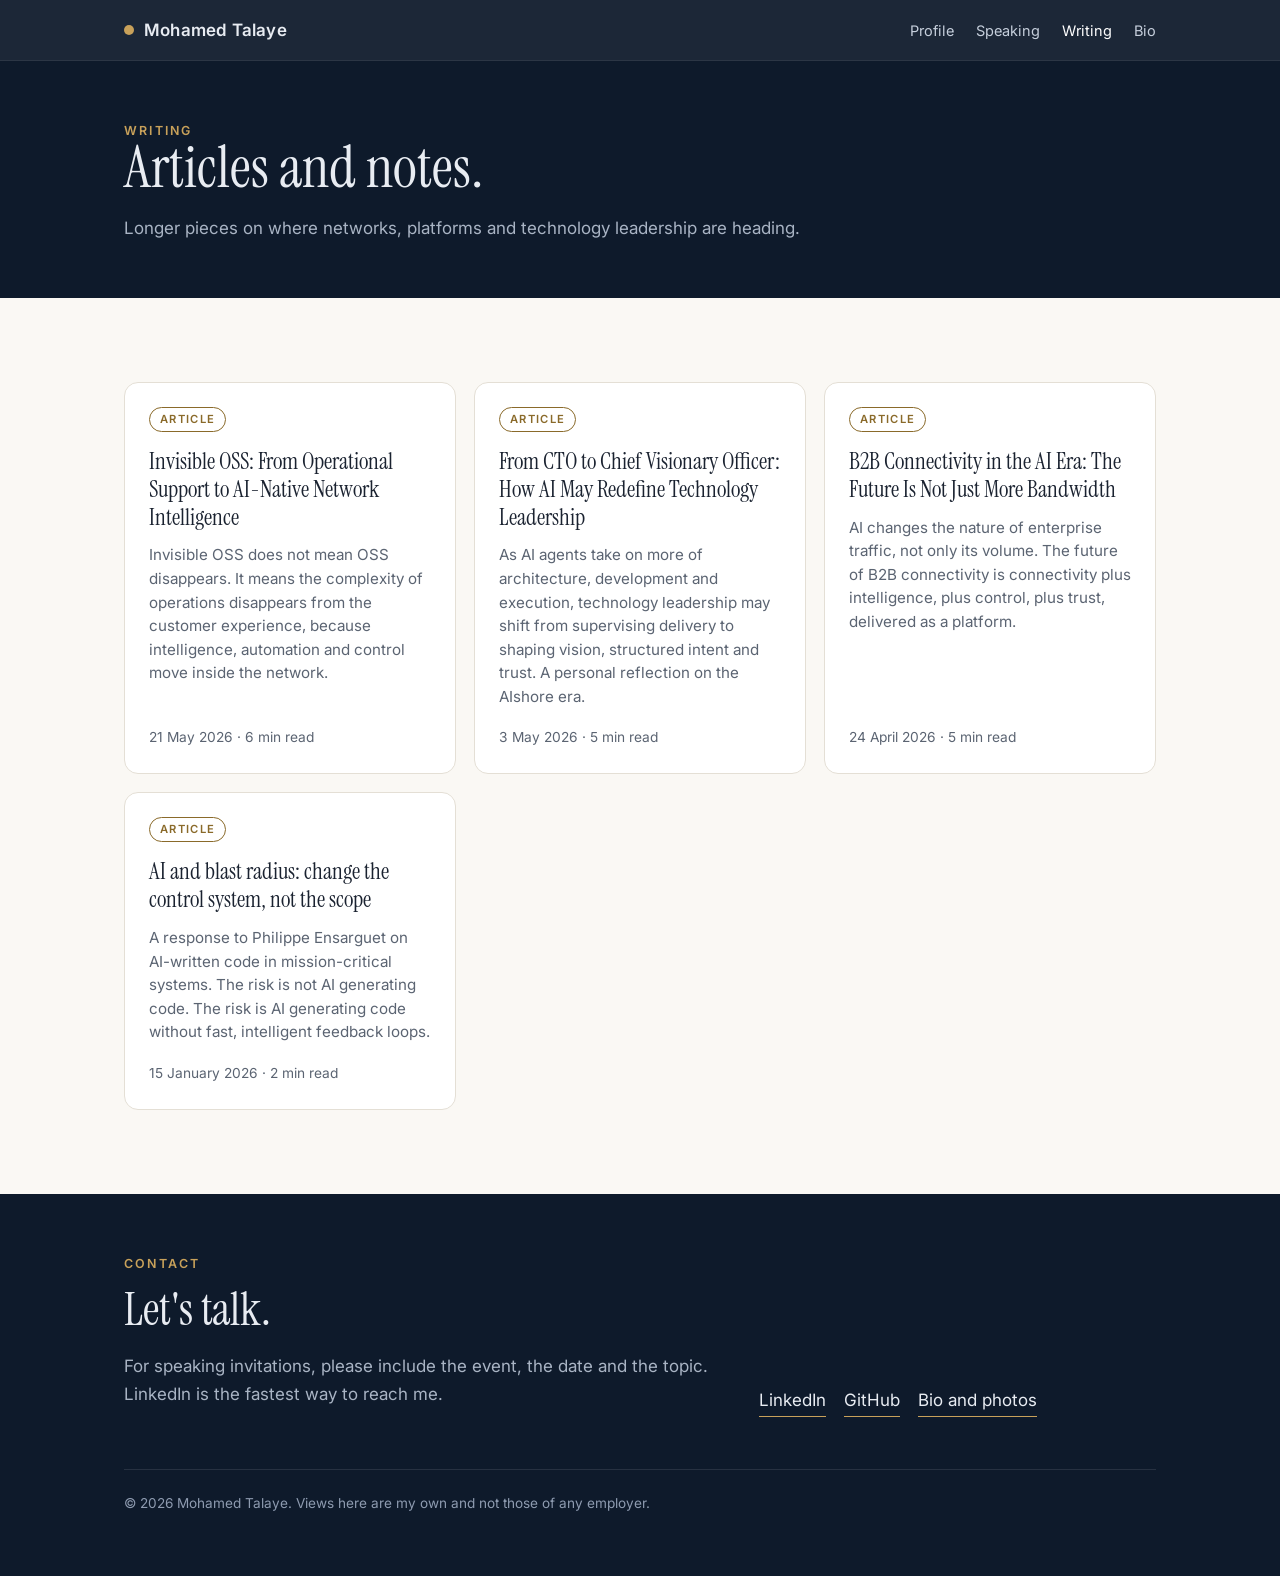
==== writing/index.html @ 5cb0c533 "New design" ====
<!doctype html>
<html lang="en"><head><meta charset="utf-8">
<meta name="viewport" content="width=device-width,initial-scale=1">
<title>Writing · Mohamed Talaye</title>
<meta name="description" content="Articles by Mohamed Talaye on invisible OSS, AI-native operations, B2B connectivity and technology leadership.">
<meta name="author" content="Mohamed Talaye">
<link rel="canonical" href="https://mohamed-talaye.github.io/writing/">
<meta property="og:type" content="website"><meta property="og:title" content="Writing · Mohamed Talaye">
<meta property="og:description" content="Articles by Mohamed Talaye on invisible OSS, AI-native operations, B2B connectivity and technology leadership."><meta property="og:url" content="https://mohamed-talaye.github.io/writing/">
<meta property="og:image" content="https://mohamed-talaye.github.io/assets/mohamed-talaye.jpg"><meta name="twitter:card" content="summary">
<meta name="theme-color" content="#0e1a2b">
<link rel="me" href="https://www.linkedin.com/in/mohamed-talaye"><link rel="me" href="https://github.com/Mohamed-Talaye">
<link rel="icon" href="/assets/mohamed-talaye.jpg">
<link rel="preconnect" href="https://fonts.googleapis.com"><link rel="preconnect" href="https://fonts.gstatic.com" crossorigin>
<link href="https://fonts.googleapis.com/css2?family=Instrument+Serif&family=Inter:wght@400;600&display=swap" rel="stylesheet">
<link rel="stylesheet" href="/style.css">
</head><body>
<header class="top"><div class="wrap"><a class="brand" href="/"><i></i>Mohamed Talaye</a>
<nav><a href="/#profile">Profile</a><a href="/speaking.html">Speaking</a><a href="/writing/" class=on>Writing</a><a href="/bio.html">Bio</a></nav></div></header>
<div class="page-head dark"><div class="wrap"><p class="eyebrow">Writing</p><h1>Articles and notes.</h1>
<p>Longer pieces on where networks, platforms and technology leadership are heading.</p></div></div>
<section><div class="wrap"><div class="cards"><a class="card" href="/writing/invisible-oss.html"><span class="tag">Article</span><h3>Invisible OSS: From Operational Support to AI-Native Network Intelligence</h3><p>Invisible OSS does not mean OSS disappears. It means the complexity of operations disappears from the customer experience, because intelligence, automation and control move inside the network.</p><span class="foot">21 May 2026 · 6 min read</span></a><a class="card" href="/writing/cto-to-chief-visionary-officer.html"><span class="tag">Article</span><h3>From CTO to Chief Visionary Officer: How AI May Redefine Technology Leadership</h3><p>As AI agents take on more of architecture, development and execution, technology leadership may shift from supervising delivery to shaping vision, structured intent and trust. A personal reflection on the AIshore era.</p><span class="foot">3 May 2026 · 5 min read</span></a><a class="card" href="/writing/b2b-connectivity-ai-era.html"><span class="tag">Article</span><h3>B2B Connectivity in the AI Era: The Future Is Not Just More Bandwidth</h3><p>AI changes the nature of enterprise traffic, not only its volume. The future of B2B connectivity is connectivity plus intelligence, plus control, plus trust, delivered as a platform.</p><span class="foot">24 April 2026 · 5 min read</span></a><a class="card" href="/writing/ai-and-blast-radius.html"><span class="tag">Article</span><h3>AI and blast radius: change the control system, not the scope</h3><p>A response to Philippe Ensarguet on AI-written code in mission-critical systems. The risk is not AI generating code. The risk is AI generating code without fast, intelligent feedback loops.</p><span class="foot">15 January 2026 · 2 min read</span></a></div></div></section>
<footer class="dark"><div class="wrap"><div class="contact"><div><p class="eyebrow">Contact</p><h2>Let's talk.</h2>
<p class="mute">For speaking invitations, please include the event, the date and the topic. LinkedIn is the fastest way to reach me.</p></div>
<div class="links"><a href="https://www.linkedin.com/in/mohamed-talaye" rel="me">LinkedIn</a><a href="https://github.com/Mohamed-Talaye" rel="me">GitHub</a><a href="/bio.html">Bio and photos</a></div></div>
<p class="fine">&copy; 2026 Mohamed Talaye. Views here are my own and not those of any employer.</p></div></footer>
</body></html>
---- style.css ----
:root{--ink:#0e1a2b;--ink2:#15263d;--paper:#faf8f4;--fg:#1a2230;--mute:#5b6472;--line:#e4dfd5;--gold:#c8a15a;--goldink:#8a6a2a;--card:#fff;
--sans:'Inter',system-ui,-apple-system,'Segoe UI',Helvetica,Arial,sans-serif;--serif:'Instrument Serif',Georgia,'Times New Roman',serif}
*{box-sizing:border-box}html{-webkit-text-size-adjust:100%;scroll-behavior:smooth}
body{margin:0;background:var(--paper);color:var(--fg);font:17px/1.65 var(--sans)}
a{color:inherit}img{max-width:100%;display:block}
.wrap{max-width:1080px;margin:0 auto;padding:0 24px}.narrow{max-width:760px}
.dark{background:var(--ink);color:#e8ecf2}.dark .mute{color:#a9b4c4}
/* nav */
.top{position:sticky;top:0;z-index:10;background:rgba(14,26,43,.94);backdrop-filter:blur(8px);color:#e8ecf2;border-bottom:1px solid rgba(255,255,255,.07)}
.top .wrap{display:flex;align-items:center;justify-content:space-between;gap:16px;min-height:60px;flex-wrap:wrap}
.brand{font-weight:600;letter-spacing:.2px;text-decoration:none;display:flex;align-items:center;gap:10px}
.brand i{width:10px;height:10px;border-radius:50%;background:var(--gold);display:inline-block}
nav a{font-size:14.5px;text-decoration:none;color:#c6cfdc;margin-left:22px}nav a:first-child{margin-left:0}nav a:hover,nav a.on{color:#fff}
/* hero */
.hero{padding:72px 0 88px;overflow:hidden}
.hero .wrap{display:grid;grid-template-columns:1.15fr .85fr;gap:56px;align-items:center}
.hero h1{font:400 clamp(3rem,7.4vw,5.4rem)/1.02 var(--serif);margin:0 0 28px;letter-spacing:-.01em}
.hero h1 span{display:block}.hero h1 span:last-child{color:var(--gold)}
.lede{font-size:1.18rem;line-height:1.6;color:#c6cfdc;max-width:34em;margin:0 0 30px}.lede b{color:var(--gold);font-weight:600}
.btns{display:flex;flex-wrap:wrap;gap:12px}
.btn{display:inline-block;text-decoration:none;font-weight:600;font-size:15px;padding:12px 20px;border-radius:999px;border:1px solid rgba(255,255,255,.25)}
.btn.gold{background:var(--gold);border-color:var(--gold);color:#1a1405}.btn:hover{transform:translateY(-1px)}
.frame{position:relative;justify-self:end;width:min(380px,100%)}
.frame:before{content:"";position:absolute;inset:-14px 14px 14px -14px;border:2px solid var(--gold);border-radius:14px;opacity:.85}
.frame img{position:relative;border-radius:12px;width:100%;height:auto;box-shadow:0 30px 60px rgba(0,0,0,.45)}
/* sections */
section{padding:84px 0}
.eyebrow{font:600 .78rem/1 var(--sans);letter-spacing:.18em;text-transform:uppercase;color:var(--goldink);margin:0 0 14px}
.dark .eyebrow{color:var(--gold)}
h2{font:400 clamp(2rem,4vw,2.9rem)/1.1 var(--serif);margin:0 0 26px;letter-spacing:-.005em}
h3{font:600 1.08rem/1.35 var(--sans);margin:0 0 8px}
.cols{display:grid;grid-template-columns:1.2fr .8fr;gap:56px;align-items:start}
.prose p{margin:0 0 1.05em}.prose p:first-child{font-size:1.14rem}
.focus{display:grid;gap:14px}
.focus div{background:var(--card);border:1px solid var(--line);border-radius:12px;padding:18px 20px}
.focus p{margin:0;color:var(--mute);font-size:.96rem;line-height:1.55}
.logos{display:flex;flex-wrap:wrap;gap:10px 26px;margin-top:34px;padding-top:26px;border-top:1px solid var(--line);color:var(--mute);font-weight:600;letter-spacing:.04em;font-size:.92rem;text-transform:uppercase}
.cards{display:grid;grid-template-columns:repeat(3,1fr);gap:18px}
.card{display:flex;flex-direction:column;border-radius:14px;padding:24px;text-decoration:none;border:1px solid var(--line);background:var(--card);transition:transform .15s,border-color .15s}
.card:hover{transform:translateY(-3px);border-color:var(--gold)}
.dark .card{background:var(--ink2);border-color:rgba(255,255,255,.08)}
.tag{align-self:flex-start;font:600 .7rem/1 var(--sans);letter-spacing:.12em;text-transform:uppercase;color:var(--goldink);border:1px solid currentColor;border-radius:999px;padding:6px 10px;margin-bottom:16px}
.dark .tag{color:var(--gold)}
.card h3{font:400 1.45rem/1.2 var(--serif);margin:0 0 12px}
.card p{margin:0 0 18px;color:var(--mute);font-size:.95rem;line-height:1.55}.dark .card p{color:#a9b4c4}
.card .foot{margin-top:auto;font-size:.86rem;color:var(--mute)}.dark .card .foot{color:#8e9bb0}
.more{display:inline-block;margin-top:30px;font-weight:600;text-decoration:none;border-bottom:2px solid var(--gold);padding-bottom:3px}
/* lists */
.rows{list-style:none;margin:0;padding:0;border-top:1px solid var(--line)}
.rows li{display:grid;grid-template-columns:150px 1fr;gap:6px 24px;padding:20px 0;border-bottom:1px solid var(--line)}
.rows .when{color:var(--mute);font-size:.9rem}.rows .when b{display:block;color:var(--goldink);font-size:.72rem;letter-spacing:.12em;text-transform:uppercase;margin-bottom:4px}
.rows .what a{text-decoration:none;border-bottom:1px solid var(--gold)}.rows .what span{display:block;color:var(--mute);font-size:.93rem;margin-top:2px}
.rows .what strong{font-weight:600}
/* article */
.page-head{padding:64px 0 56px}.page-head h1{font:400 clamp(2.2rem,5vw,3.6rem)/1.08 var(--serif);margin:0 0 14px}
.page-head p{margin:0;color:#a9b4c4;max-width:44em}
article{font:19px/1.7 Georgia,'Iowan Old Style','Times New Roman',serif}
article h3{font:400 1.7rem/1.2 var(--serif);margin:2em 0 .4em}
article p{margin:.75em 0}article ul{padding-left:1.2em}article li{margin:.25em 0}
.note{border-left:3px solid var(--gold);padding-left:16px;color:var(--mute);font-style:italic}
.photos{display:grid;grid-template-columns:repeat(4,1fr);gap:16px}
.photos a{text-decoration:none;font-size:.88rem;color:var(--mute)}.photos img{border-radius:10px;aspect-ratio:2/3;object-fit:cover;object-position:top;margin-bottom:8px;border:1px solid var(--line)}
.copy{background:var(--card);border:1px solid var(--line);border-radius:12px;padding:22px 24px}
/* footer */
footer{padding:64px 0 48px}.contact{display:grid;grid-template-columns:1.2fr .8fr;gap:40px;align-items:end}
footer h2{margin-bottom:12px}footer .links a{display:inline-block;margin:0 18px 8px 0;text-decoration:none;border-bottom:1px solid var(--gold);padding-bottom:2px}
.fine{margin-top:44px;padding-top:22px;border-top:1px solid rgba(255,255,255,.1);font-size:.85rem;color:#8e9bb0}
@media (max-width:860px){.hero{padding:44px 0 60px}.hero .wrap,.cols,.contact{grid-template-columns:1fr;gap:40px}.frame{justify-self:start;width:min(320px,88%);margin-left:14px}
.cards{grid-template-columns:1fr}.photos{grid-template-columns:repeat(2,1fr)}section{padding:60px 0}.rows li{grid-template-columns:1fr}nav a{margin-left:16px}}
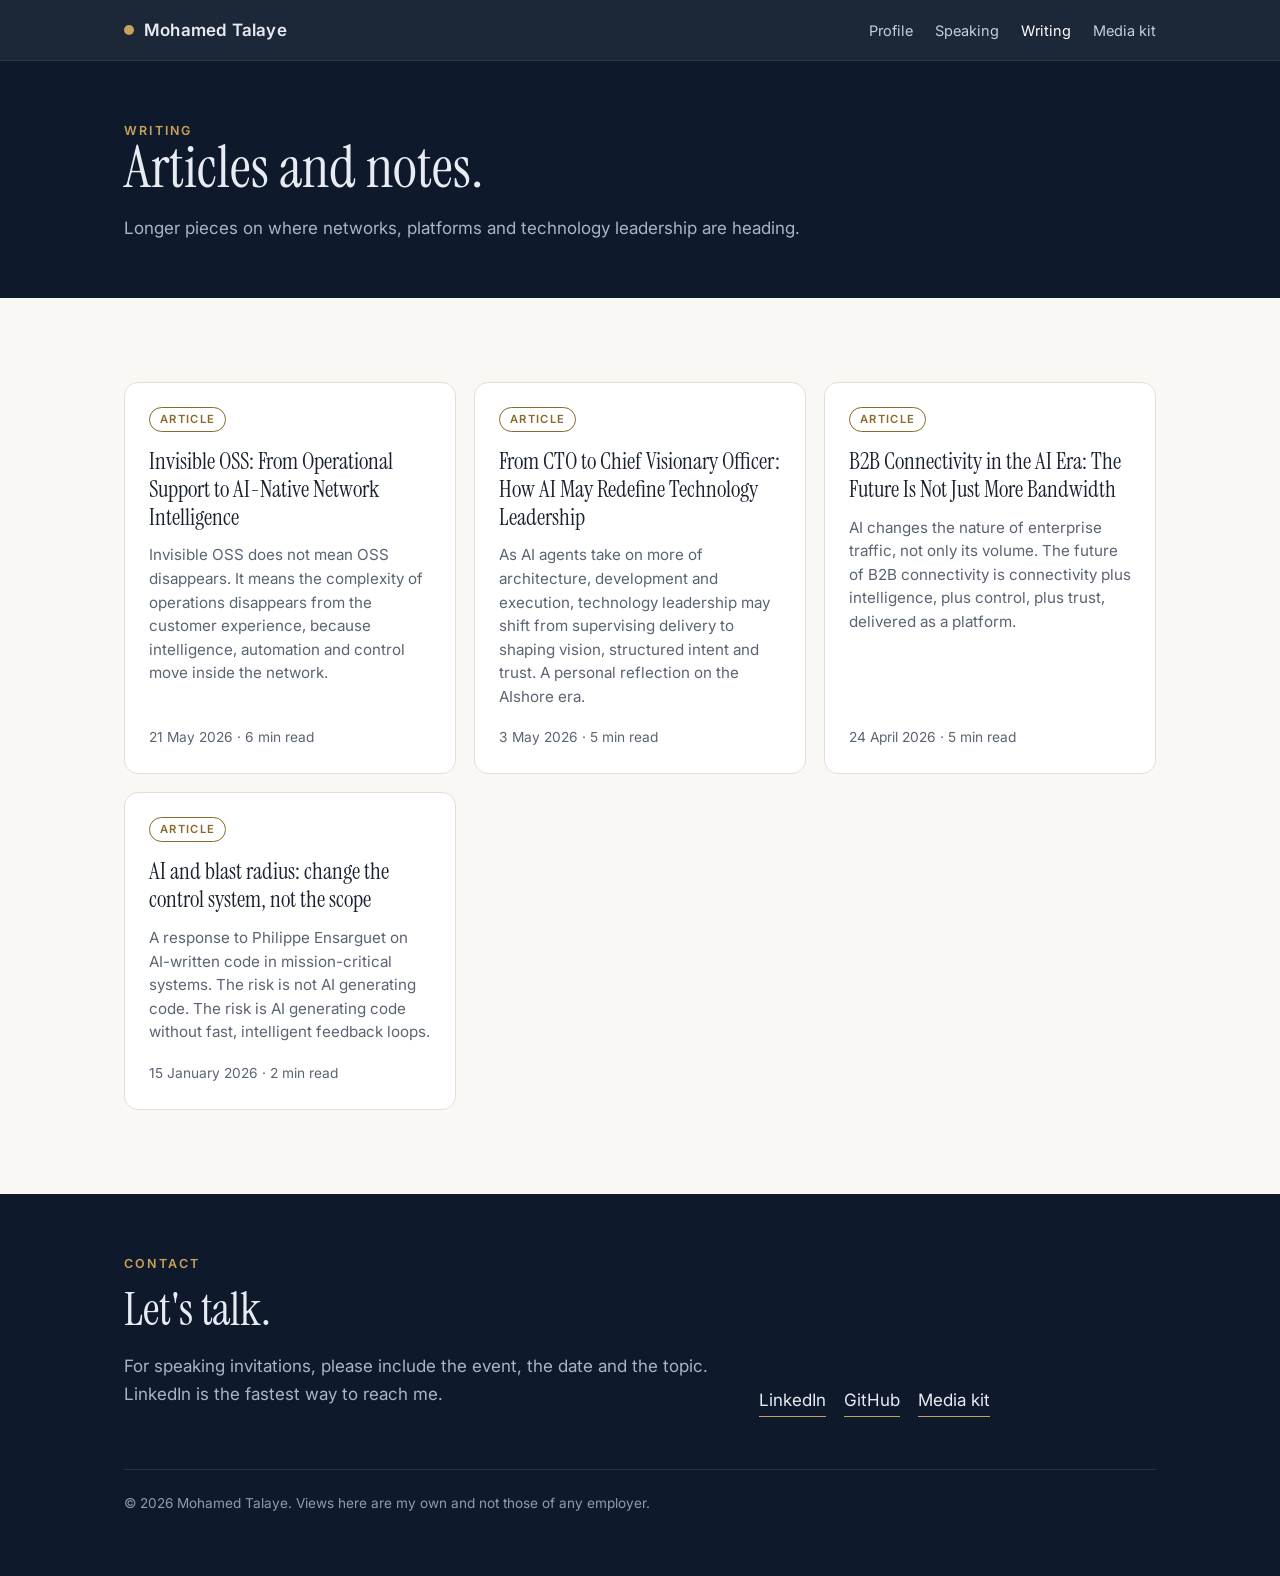
==== commit e8146de9: "Media kit label, name-first page titles" ====
--- a/writing/index.html
+++ b/writing/index.html
@@ -1,11 +1,11 @@
 <!doctype html>
 <html lang="en"><head><meta charset="utf-8">
 <meta name="viewport" content="width=device-width,initial-scale=1">
-<title>Writing · Mohamed Talaye</title>
+<title>Writing by Mohamed Talaye | Platforms, AI and Technology Leadership</title>
 <meta name="description" content="Articles by Mohamed Talaye on invisible OSS, AI-native operations, B2B connectivity and technology leadership.">
 <meta name="author" content="Mohamed Talaye">
 <link rel="canonical" href="https://mohamed-talaye.github.io/writing/">
-<meta property="og:type" content="website"><meta property="og:title" content="Writing · Mohamed Talaye">
+<meta property="og:type" content="website"><meta property="og:title" content="Writing by Mohamed Talaye | Platforms, AI and Technology Leadership">
 <meta property="og:description" content="Articles by Mohamed Talaye on invisible OSS, AI-native operations, B2B connectivity and technology leadership."><meta property="og:url" content="https://mohamed-talaye.github.io/writing/">
 <meta property="og:image" content="https://mohamed-talaye.github.io/assets/mohamed-talaye.jpg"><meta name="twitter:card" content="summary">
 <meta name="theme-color" content="#0e1a2b">
@@ -16,12 +16,12 @@
 <link rel="stylesheet" href="/style.css">
 </head><body>
 <header class="top"><div class="wrap"><a class="brand" href="/"><i></i>Mohamed Talaye</a>
-<nav><a href="/#profile">Profile</a><a href="/speaking.html">Speaking</a><a href="/writing/" class=on>Writing</a><a href="/bio.html">Bio</a></nav></div></header>
+<nav><a href="/#profile">Profile</a><a href="/speaking.html">Speaking</a><a href="/writing/" class=on>Writing</a><a href="/bio.html">Media kit</a></nav></div></header>
 <div class="page-head dark"><div class="wrap"><p class="eyebrow">Writing</p><h1>Articles and notes.</h1>
 <p>Longer pieces on where networks, platforms and technology leadership are heading.</p></div></div>
 <section><div class="wrap"><div class="cards"><a class="card" href="/writing/invisible-oss.html"><span class="tag">Article</span><h3>Invisible OSS: From Operational Support to AI-Native Network Intelligence</h3><p>Invisible OSS does not mean OSS disappears. It means the complexity of operations disappears from the customer experience, because intelligence, automation and control move inside the network.</p><span class="foot">21 May 2026 · 6 min read</span></a><a class="card" href="/writing/cto-to-chief-visionary-officer.html"><span class="tag">Article</span><h3>From CTO to Chief Visionary Officer: How AI May Redefine Technology Leadership</h3><p>As AI agents take on more of architecture, development and execution, technology leadership may shift from supervising delivery to shaping vision, structured intent and trust. A personal reflection on the AIshore era.</p><span class="foot">3 May 2026 · 5 min read</span></a><a class="card" href="/writing/b2b-connectivity-ai-era.html"><span class="tag">Article</span><h3>B2B Connectivity in the AI Era: The Future Is Not Just More Bandwidth</h3><p>AI changes the nature of enterprise traffic, not only its volume. The future of B2B connectivity is connectivity plus intelligence, plus control, plus trust, delivered as a platform.</p><span class="foot">24 April 2026 · 5 min read</span></a><a class="card" href="/writing/ai-and-blast-radius.html"><span class="tag">Article</span><h3>AI and blast radius: change the control system, not the scope</h3><p>A response to Philippe Ensarguet on AI-written code in mission-critical systems. The risk is not AI generating code. The risk is AI generating code without fast, intelligent feedback loops.</p><span class="foot">15 January 2026 · 2 min read</span></a></div></div></section>
 <footer class="dark"><div class="wrap"><div class="contact"><div><p class="eyebrow">Contact</p><h2>Let's talk.</h2>
 <p class="mute">For speaking invitations, please include the event, the date and the topic. LinkedIn is the fastest way to reach me.</p></div>
-<div class="links"><a href="https://www.linkedin.com/in/mohamed-talaye" rel="me">LinkedIn</a><a href="https://github.com/Mohamed-Talaye" rel="me">GitHub</a><a href="/bio.html">Bio and photos</a></div></div>
+<div class="links"><a href="https://www.linkedin.com/in/mohamed-talaye" rel="me">LinkedIn</a><a href="https://github.com/Mohamed-Talaye" rel="me">GitHub</a><a href="/bio.html">Media kit</a></div></div>
 <p class="fine">&copy; 2026 Mohamed Talaye. Views here are my own and not those of any employer.</p></div></footer>
 </body></html>
--- a/style.css
+++ b/style.css
@@ -45,6 +45,14 @@
 .card p{margin:0 0 18px;color:var(--mute);font-size:.95rem;line-height:1.55}.dark .card p{color:#a9b4c4}
 .card .foot{margin-top:auto;font-size:.86rem;color:var(--mute)}.dark .card .foot{color:#8e9bb0}
 .more{display:inline-block;margin-top:30px;font-weight:600;text-decoration:none;border-bottom:2px solid var(--gold);padding-bottom:3px}
+.tint{background:#f2eee6}
+.timeline{list-style:none;margin:0;padding:0;display:grid;grid-template-columns:repeat(3,1fr);gap:44px 0}
+.timeline li{padding:24px 32px 0 0;position:relative;border-top:2px solid var(--gold);display:grid;grid-template-rows:auto minmax(3.3rem,auto) 1fr;align-content:start}
+.timeline li:before{content:'';position:absolute;top:-7px;left:0;width:12px;height:12px;border-radius:50%;background:var(--gold)}
+.timeline .yr{font:600 .78rem/1 var(--sans);letter-spacing:.12em;color:var(--goldink);text-transform:uppercase;margin-bottom:12px}
+.timeline h3{font:400 1.4rem/1.18 var(--serif);margin:0;color:var(--fg);align-self:start}
+.timeline p{margin:8px 0 0;color:var(--mute);font-size:.95rem;line-height:1.55;max-width:30em}
+@media (max-width:860px){.timeline{grid-template-columns:1fr;gap:0;border-left:2px solid var(--gold)}.timeline li{border-top:0;padding:0 0 28px 22px;grid-template-rows:auto auto auto}.timeline li:before{top:2px;left:-7px}}
 /* lists */
 .rows{list-style:none;margin:0;padding:0;border-top:1px solid var(--line)}
 .rows li{display:grid;grid-template-columns:150px 1fr;gap:6px 24px;padding:20px 0;border-bottom:1px solid var(--line)}
@@ -61,6 +69,25 @@
 .photos{display:grid;grid-template-columns:repeat(4,1fr);gap:16px}
 .photos a{text-decoration:none;font-size:.88rem;color:var(--mute)}.photos img{border-radius:10px;aspect-ratio:2/3;object-fit:cover;object-position:top;margin-bottom:8px;border:1px solid var(--line)}
 .copy{background:var(--card);border:1px solid var(--line);border-radius:12px;padding:22px 24px}
+.kit-head .wrap{display:flex;justify-content:space-between;align-items:center;gap:40px}.kit-face{width:200px;height:200px;border-radius:50%;object-fit:cover;border:3px solid var(--gold);flex:none}
+.subnav{position:sticky;top:60px;z-index:9;background:var(--paper);border-bottom:1px solid var(--line)}.subnav .wrap{display:flex;gap:26px;overflow-x:auto;padding-top:14px;padding-bottom:14px}
+.subnav a{text-decoration:none;font-weight:600;font-size:.9rem;color:var(--mute);white-space:nowrap}.subnav a:hover{color:var(--goldink)}
+section[id]{scroll-margin-top:110px}
+.kit-card{background:var(--card);border:1px solid var(--line);border-radius:14px;padding:22px 24px;margin-bottom:18px}
+.kit-h{display:flex;justify-content:space-between;align-items:center;gap:16px;margin-bottom:14px}.kit-h .eyebrow{margin:0 0 5px}
+.hint{font-size:.86rem;color:var(--mute)}.kit-text p{margin:0 0 .8em}.kit-text p:last-child{margin:0}.talk-t{font:400 1.5rem/1.2 var(--serif);margin:0}
+.copy-btn{font:600 .78rem/1 var(--sans);letter-spacing:.06em;text-transform:uppercase;border:1px solid var(--gold);color:var(--goldink);background:transparent;border-radius:999px;padding:10px 16px;cursor:pointer;flex:none}
+.copy-btn:hover{background:var(--gold);color:#1a1405}button.btn{cursor:pointer;font-family:inherit;color:inherit;background:transparent}button.btn.gold{background:var(--gold);color:#1a1405}
+.btn-line{font-weight:600;text-decoration:none;border-bottom:2px solid var(--gold);padding-bottom:3px}.mutep{color:var(--mute);margin:10px 0 28px;max-width:44em}
+.gallery{display:grid;grid-template-columns:repeat(4,1fr);gap:18px}.gallery figure{margin:0;background:var(--card);border:1px solid var(--line);border-radius:14px;overflow:hidden}
+.gallery img{width:100%;aspect-ratio:3/4;object-fit:cover;object-position:top}.gallery figcaption{padding:14px 16px 16px;display:grid;gap:3px}
+.gallery span{color:var(--mute);font-size:.84rem}.dl{margin-top:8px;justify-self:start;text-decoration:none;font:600 .78rem/1 var(--sans);letter-spacing:.06em;text-transform:uppercase;color:#1a1405;background:var(--gold);border-radius:999px;padding:9px 14px}
+.facts{display:grid;grid-template-columns:repeat(4,1fr);gap:18px}.facts div{background:var(--card);border:1px solid var(--line);border-radius:14px;padding:20px}
+.facts span{display:block;font:600 .72rem/1 var(--sans);letter-spacing:.14em;text-transform:uppercase;color:var(--goldink);margin-bottom:10px}.facts strong{display:block;font:400 1.3rem/1.25 var(--serif)}.facts em{display:block;font-style:normal;color:var(--mute);font-size:.9rem;margin-top:8px;line-height:1.5}
+.chips{display:flex;flex-wrap:wrap;gap:8px;margin:0;padding:0;list-style:none}.chips li{font-size:.9rem;border:1px solid var(--line);border-radius:999px;padding:7px 13px;color:var(--mute);background:var(--card)}
+.center{text-align:center}.center .mutep{margin-left:auto;margin-right:auto}.dark-text{color:#1a1405!important;border-color:var(--gold)}.more.small{margin-top:16px;font-size:.92rem}
+#toast{position:fixed;left:50%;bottom:28px;transform:translate(-50%,20px);background:var(--ink);color:#fff;padding:12px 20px;border-radius:999px;font-weight:600;font-size:.9rem;opacity:0;pointer-events:none;transition:all .25s;z-index:20}#toast.on{opacity:1;transform:translate(-50%,0)}
+@media (max-width:860px){.kit-head .wrap{flex-direction:column-reverse;align-items:flex-start}.kit-face{width:120px;height:120px}.gallery,.facts{grid-template-columns:repeat(2,1fr)}.subnav{top:0;position:static}}
 /* footer */
 footer{padding:64px 0 48px}.contact{display:grid;grid-template-columns:1.2fr .8fr;gap:40px;align-items:end}
 footer h2{margin-bottom:12px}footer .links a{display:inline-block;margin:0 18px 8px 0;text-decoration:none;border-bottom:1px solid var(--gold);padding-bottom:2px}
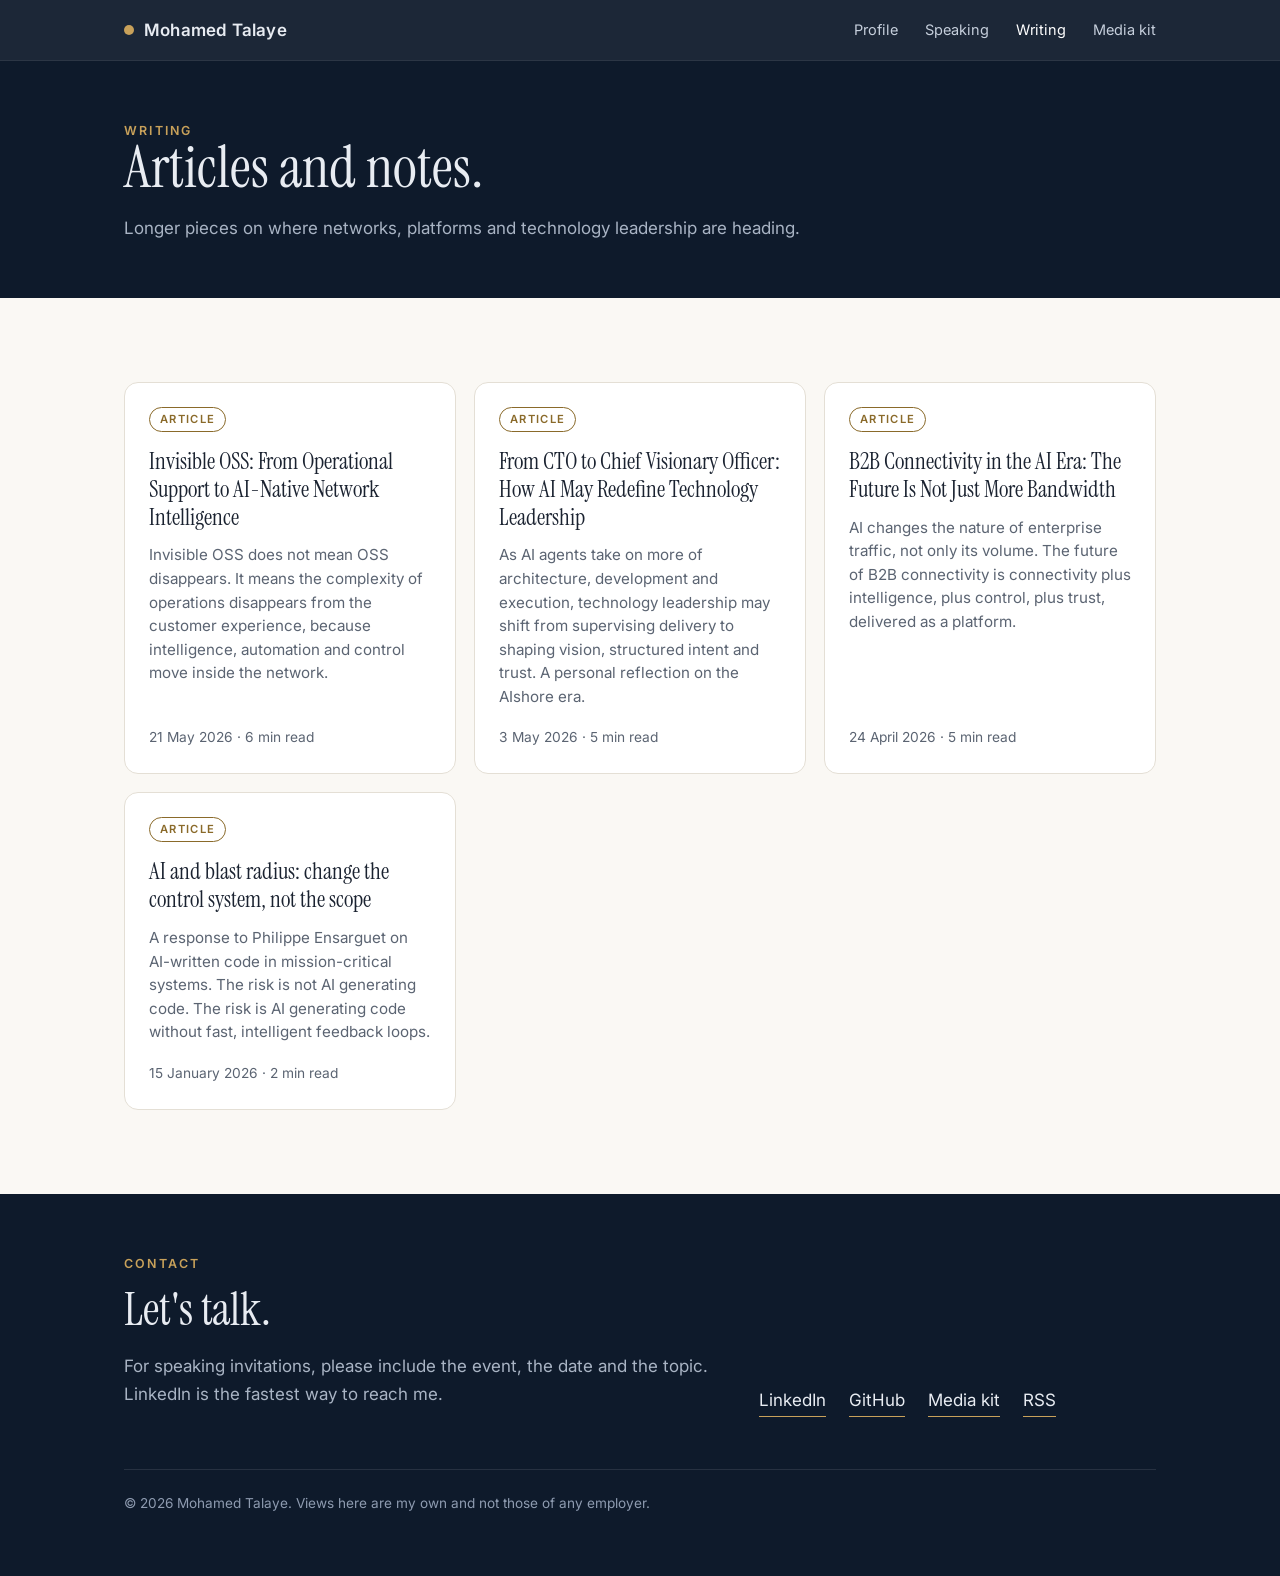
==== commit 94e09295: "Clean rebuild: semantic HTML, responsive fixes, richer SEO" ====
--- a/writing/index.html
+++ b/writing/index.html
@@ -1,27 +1,186 @@
 <!doctype html>
-<html lang="en"><head><meta charset="utf-8">
-<meta name="viewport" content="width=device-width,initial-scale=1">
-<title>Writing by Mohamed Talaye | Platforms, AI and Technology Leadership</title>
-<meta name="description" content="Articles by Mohamed Talaye on invisible OSS, AI-native operations, B2B connectivity and technology leadership.">
-<meta name="author" content="Mohamed Talaye">
-<link rel="canonical" href="https://mohamed-talaye.github.io/writing/">
-<meta property="og:type" content="website"><meta property="og:title" content="Writing by Mohamed Talaye | Platforms, AI and Technology Leadership">
-<meta property="og:description" content="Articles by Mohamed Talaye on invisible OSS, AI-native operations, B2B connectivity and technology leadership."><meta property="og:url" content="https://mohamed-talaye.github.io/writing/">
-<meta property="og:image" content="https://mohamed-talaye.github.io/assets/mohamed-talaye.jpg"><meta name="twitter:card" content="summary">
-<meta name="theme-color" content="#0e1a2b">
-<link rel="me" href="https://www.linkedin.com/in/mohamed-talaye"><link rel="me" href="https://github.com/Mohamed-Talaye">
-<link rel="icon" href="/assets/mohamed-talaye.jpg">
-<link rel="preconnect" href="https://fonts.googleapis.com"><link rel="preconnect" href="https://fonts.gstatic.com" crossorigin>
-<link href="https://fonts.googleapis.com/css2?family=Instrument+Serif&family=Inter:wght@400;600&display=swap" rel="stylesheet">
-<link rel="stylesheet" href="/style.css">
-</head><body>
-<header class="top"><div class="wrap"><a class="brand" href="/"><i></i>Mohamed Talaye</a>
-<nav><a href="/#profile">Profile</a><a href="/speaking.html">Speaking</a><a href="/writing/" class=on>Writing</a><a href="/bio.html">Media kit</a></nav></div></header>
-<div class="page-head dark"><div class="wrap"><p class="eyebrow">Writing</p><h1>Articles and notes.</h1>
-<p>Longer pieces on where networks, platforms and technology leadership are heading.</p></div></div>
-<section><div class="wrap"><div class="cards"><a class="card" href="/writing/invisible-oss.html"><span class="tag">Article</span><h3>Invisible OSS: From Operational Support to AI-Native Network Intelligence</h3><p>Invisible OSS does not mean OSS disappears. It means the complexity of operations disappears from the customer experience, because intelligence, automation and control move inside the network.</p><span class="foot">21 May 2026 · 6 min read</span></a><a class="card" href="/writing/cto-to-chief-visionary-officer.html"><span class="tag">Article</span><h3>From CTO to Chief Visionary Officer: How AI May Redefine Technology Leadership</h3><p>As AI agents take on more of architecture, development and execution, technology leadership may shift from supervising delivery to shaping vision, structured intent and trust. A personal reflection on the AIshore era.</p><span class="foot">3 May 2026 · 5 min read</span></a><a class="card" href="/writing/b2b-connectivity-ai-era.html"><span class="tag">Article</span><h3>B2B Connectivity in the AI Era: The Future Is Not Just More Bandwidth</h3><p>AI changes the nature of enterprise traffic, not only its volume. The future of B2B connectivity is connectivity plus intelligence, plus control, plus trust, delivered as a platform.</p><span class="foot">24 April 2026 · 5 min read</span></a><a class="card" href="/writing/ai-and-blast-radius.html"><span class="tag">Article</span><h3>AI and blast radius: change the control system, not the scope</h3><p>A response to Philippe Ensarguet on AI-written code in mission-critical systems. The risk is not AI generating code. The risk is AI generating code without fast, intelligent feedback loops.</p><span class="foot">15 January 2026 · 2 min read</span></a></div></div></section>
-<footer class="dark"><div class="wrap"><div class="contact"><div><p class="eyebrow">Contact</p><h2>Let's talk.</h2>
-<p class="mute">For speaking invitations, please include the event, the date and the topic. LinkedIn is the fastest way to reach me.</p></div>
-<div class="links"><a href="https://www.linkedin.com/in/mohamed-talaye" rel="me">LinkedIn</a><a href="https://github.com/Mohamed-Talaye" rel="me">GitHub</a><a href="/bio.html">Media kit</a></div></div>
-<p class="fine">&copy; 2026 Mohamed Talaye. Views here are my own and not those of any employer.</p></div></footer>
-</body></html>+<html lang="en">
+<head>
+  <meta charset="utf-8">
+  <meta name="viewport" content="width=device-width, initial-scale=1">
+  <title>Writing by Mohamed Talaye | Platforms, AI and Technology Leadership</title>
+  <meta name="description" content="Articles by Mohamed Talaye on invisible OSS, AI-native operations, B2B connectivity and technology leadership.">
+  <meta name="author" content="Mohamed Talaye">
+  <link rel="canonical" href="https://mohamed-talaye.github.io/writing/">
+
+  <meta property="og:site_name" content="Mohamed Talaye">
+  <meta property="og:type" content="website">
+  <meta property="og:title" content="Writing by Mohamed Talaye | Platforms, AI and Technology Leadership">
+  <meta property="og:description" content="Articles by Mohamed Talaye on invisible OSS, AI-native operations, B2B connectivity and technology leadership.">
+  <meta property="og:url" content="https://mohamed-talaye.github.io/writing/">
+  <meta property="og:image" content="https://mohamed-talaye.github.io/assets/social-card.jpg">
+  <meta property="og:image:width" content="1200">
+  <meta property="og:image:height" content="630">
+  <meta property="og:locale" content="en_GB">
+  <meta name="twitter:card" content="summary_large_image">
+
+  <link rel="me" href="https://www.linkedin.com/in/mohamed-talaye">
+  <link rel="me" href="https://github.com/Mohamed-Talaye">
+  <link rel="alternate" type="application/rss+xml" title="Writing by Mohamed Talaye" href="/feed.xml">
+  <link rel="icon" type="image/png" href="/assets/favicon.png">
+  <link rel="apple-touch-icon" href="/assets/apple-touch-icon.png">
+  <meta name="theme-color" content="#0e1a2b">
+
+  <link rel="preconnect" href="https://fonts.googleapis.com">
+  <link rel="preconnect" href="https://fonts.gstatic.com" crossorigin>
+  <link rel="stylesheet" href="https://fonts.googleapis.com/css2?family=Instrument+Serif&amp;family=Inter:wght@400;600&amp;display=swap">
+  <link rel="stylesheet" href="/style.css">
+
+<script type="application/ld+json">
+{
+  "@context": "https://schema.org",
+  "@graph": [
+    {
+      "@type": "WebSite",
+      "@id": "https://mohamed-talaye.github.io/#site",
+      "name": "Mohamed Talaye",
+      "url": "https://mohamed-talaye.github.io/",
+      "inLanguage": "en",
+      "publisher": {
+        "@id": "https://mohamed-talaye.github.io/#person"
+      }
+    },
+    {
+      "@type": "BreadcrumbList",
+      "itemListElement": [
+        {
+          "@type": "ListItem",
+          "position": 1,
+          "name": "Home",
+          "item": "https://mohamed-talaye.github.io/"
+        },
+        {
+          "@type": "ListItem",
+          "position": 2,
+          "name": "Writing",
+          "item": "https://mohamed-talaye.github.io/writing/"
+        }
+      ]
+    },
+    {
+      "@type": "Blog",
+      "@id": "https://mohamed-talaye.github.io/writing/#blog",
+      "name": "Writing by Mohamed Talaye",
+      "url": "https://mohamed-talaye.github.io/writing/",
+      "author": {
+        "@id": "https://mohamed-talaye.github.io/#person"
+      },
+      "blogPost": [
+        {
+          "@type": "BlogPosting",
+          "headline": "Invisible OSS: From Operational Support to AI-Native Network Intelligence",
+          "url": "https://mohamed-talaye.github.io/writing/invisible-oss.html",
+          "datePublished": "2026-05-21"
+        },
+        {
+          "@type": "BlogPosting",
+          "headline": "From CTO to Chief Visionary Officer: How AI May Redefine Technology Leadership",
+          "url": "https://mohamed-talaye.github.io/writing/cto-to-chief-visionary-officer.html",
+          "datePublished": "2026-05-03"
+        },
+        {
+          "@type": "BlogPosting",
+          "headline": "B2B Connectivity in the AI Era: The Future Is Not Just More Bandwidth",
+          "url": "https://mohamed-talaye.github.io/writing/b2b-connectivity-ai-era.html",
+          "datePublished": "2026-04-24"
+        },
+        {
+          "@type": "BlogPosting",
+          "headline": "AI and blast radius: change the control system, not the scope",
+          "url": "https://mohamed-talaye.github.io/writing/ai-and-blast-radius.html",
+          "datePublished": "2026-01-15"
+        }
+      ]
+    },
+    {
+      "@type": "Person",
+      "@id": "https://mohamed-talaye.github.io/#person",
+      "name": "Mohamed Talaye",
+      "url": "https://mohamed-talaye.github.io/"
+    }
+  ]
+}
+</script>
+</head>
+<body>
+<a class="skip" href="#main">Skip to content</a>
+
+<header class="top">
+  <div class="wrap">
+    <a class="brand" href="/"><i></i>Mohamed Talaye</a>
+    <nav aria-label="Main">
+      <a href="/#profile">Profile</a>
+      <a href="/speaking.html">Speaking</a>
+      <a href="/writing/" aria-current="page">Writing</a>
+      <a href="/bio.html">Media kit</a>
+    </nav>
+  </div>
+</header>
+
+<main id="main">
+<div class="page-head dark">
+  <div class="wrap">
+    <p class="eyebrow">Writing</p>
+    <h1>Articles and notes.</h1>
+    <p>Longer pieces on where networks, platforms and technology leadership are heading.</p>
+  </div>
+</div>
+
+<section>
+  <div class="wrap">
+    <div class="cards">
+      <a class="card" href="/writing/invisible-oss.html">
+        <span class="tag">Article</span>
+        <h3>Invisible OSS: From Operational Support to AI-Native Network Intelligence</h3>
+        <p>Invisible OSS does not mean OSS disappears. It means the complexity of operations disappears from the customer experience, because intelligence, automation and control move inside the network.</p>
+        <span class="foot"><time datetime="2026-05-21">21 May 2026</time> · 6 min read</span>
+      </a>
+      <a class="card" href="/writing/cto-to-chief-visionary-officer.html">
+        <span class="tag">Article</span>
+        <h3>From CTO to Chief Visionary Officer: How AI May Redefine Technology Leadership</h3>
+        <p>As AI agents take on more of architecture, development and execution, technology leadership may shift from supervising delivery to shaping vision, structured intent and trust. A personal reflection on the AIshore era.</p>
+        <span class="foot"><time datetime="2026-05-03">3 May 2026</time> · 5 min read</span>
+      </a>
+      <a class="card" href="/writing/b2b-connectivity-ai-era.html">
+        <span class="tag">Article</span>
+        <h3>B2B Connectivity in the AI Era: The Future Is Not Just More Bandwidth</h3>
+        <p>AI changes the nature of enterprise traffic, not only its volume. The future of B2B connectivity is connectivity plus intelligence, plus control, plus trust, delivered as a platform.</p>
+        <span class="foot"><time datetime="2026-04-24">24 April 2026</time> · 5 min read</span>
+      </a>
+      <a class="card" href="/writing/ai-and-blast-radius.html">
+        <span class="tag">Article</span>
+        <h3>AI and blast radius: change the control system, not the scope</h3>
+        <p>A response to Philippe Ensarguet on AI-written code in mission-critical systems. The risk is not AI generating code. The risk is AI generating code without fast, intelligent feedback loops.</p>
+        <span class="foot"><time datetime="2026-01-15">15 January 2026</time> · 2 min read</span>
+      </a>
+    </div>
+  </div>
+</section>
+</main>
+
+<footer class="dark">
+  <div class="wrap">
+    <div class="contact">
+      <div>
+        <p class="eyebrow">Contact</p>
+        <h2>Let's talk.</h2>
+        <p class="mute">For speaking invitations, please include the event, the date and the topic. LinkedIn is the fastest way to reach me.</p>
+      </div>
+      <div class="links">
+        <a href="https://www.linkedin.com/in/mohamed-talaye" rel="me">LinkedIn</a>
+        <a href="https://github.com/Mohamed-Talaye" rel="me">GitHub</a>
+        <a href="/bio.html">Media kit</a>
+        <a href="/feed.xml">RSS</a>
+      </div>
+    </div>
+    <p class="fine">&copy; 2026 Mohamed Talaye. Views here are my own and not those of any employer.</p>
+  </div>
+</footer>
+
+</body>
+</html>
--- a/style.css
+++ b/style.css
@@ -1,96 +1,1045 @@
-:root{--ink:#0e1a2b;--ink2:#15263d;--paper:#faf8f4;--fg:#1a2230;--mute:#5b6472;--line:#e4dfd5;--gold:#c8a15a;--goldink:#8a6a2a;--card:#fff;
---sans:'Inter',system-ui,-apple-system,'Segoe UI',Helvetica,Arial,sans-serif;--serif:'Instrument Serif',Georgia,'Times New Roman',serif}
-*{box-sizing:border-box}html{-webkit-text-size-adjust:100%;scroll-behavior:smooth}
-body{margin:0;background:var(--paper);color:var(--fg);font:17px/1.65 var(--sans)}
-a{color:inherit}img{max-width:100%;display:block}
-.wrap{max-width:1080px;margin:0 auto;padding:0 24px}.narrow{max-width:760px}
-.dark{background:var(--ink);color:#e8ecf2}.dark .mute{color:#a9b4c4}
-/* nav */
-.top{position:sticky;top:0;z-index:10;background:rgba(14,26,43,.94);backdrop-filter:blur(8px);color:#e8ecf2;border-bottom:1px solid rgba(255,255,255,.07)}
-.top .wrap{display:flex;align-items:center;justify-content:space-between;gap:16px;min-height:60px;flex-wrap:wrap}
-.brand{font-weight:600;letter-spacing:.2px;text-decoration:none;display:flex;align-items:center;gap:10px}
-.brand i{width:10px;height:10px;border-radius:50%;background:var(--gold);display:inline-block}
-nav a{font-size:14.5px;text-decoration:none;color:#c6cfdc;margin-left:22px}nav a:first-child{margin-left:0}nav a:hover,nav a.on{color:#fff}
-/* hero */
-.hero{padding:72px 0 88px;overflow:hidden}
-.hero .wrap{display:grid;grid-template-columns:1.15fr .85fr;gap:56px;align-items:center}
-.hero h1{font:400 clamp(3rem,7.4vw,5.4rem)/1.02 var(--serif);margin:0 0 28px;letter-spacing:-.01em}
-.hero h1 span{display:block}.hero h1 span:last-child{color:var(--gold)}
-.lede{font-size:1.18rem;line-height:1.6;color:#c6cfdc;max-width:34em;margin:0 0 30px}.lede b{color:var(--gold);font-weight:600}
-.btns{display:flex;flex-wrap:wrap;gap:12px}
-.btn{display:inline-block;text-decoration:none;font-weight:600;font-size:15px;padding:12px 20px;border-radius:999px;border:1px solid rgba(255,255,255,.25)}
-.btn.gold{background:var(--gold);border-color:var(--gold);color:#1a1405}.btn:hover{transform:translateY(-1px)}
-.frame{position:relative;justify-self:end;width:min(380px,100%)}
-.frame:before{content:"";position:absolute;inset:-14px 14px 14px -14px;border:2px solid var(--gold);border-radius:14px;opacity:.85}
-.frame img{position:relative;border-radius:12px;width:100%;height:auto;box-shadow:0 30px 60px rgba(0,0,0,.45)}
-/* sections */
-section{padding:84px 0}
-.eyebrow{font:600 .78rem/1 var(--sans);letter-spacing:.18em;text-transform:uppercase;color:var(--goldink);margin:0 0 14px}
-.dark .eyebrow{color:var(--gold)}
-h2{font:400 clamp(2rem,4vw,2.9rem)/1.1 var(--serif);margin:0 0 26px;letter-spacing:-.005em}
-h3{font:600 1.08rem/1.35 var(--sans);margin:0 0 8px}
-.cols{display:grid;grid-template-columns:1.2fr .8fr;gap:56px;align-items:start}
-.prose p{margin:0 0 1.05em}.prose p:first-child{font-size:1.14rem}
-.focus{display:grid;gap:14px}
-.focus div{background:var(--card);border:1px solid var(--line);border-radius:12px;padding:18px 20px}
-.focus p{margin:0;color:var(--mute);font-size:.96rem;line-height:1.55}
-.logos{display:flex;flex-wrap:wrap;gap:10px 26px;margin-top:34px;padding-top:26px;border-top:1px solid var(--line);color:var(--mute);font-weight:600;letter-spacing:.04em;font-size:.92rem;text-transform:uppercase}
-.cards{display:grid;grid-template-columns:repeat(3,1fr);gap:18px}
-.card{display:flex;flex-direction:column;border-radius:14px;padding:24px;text-decoration:none;border:1px solid var(--line);background:var(--card);transition:transform .15s,border-color .15s}
-.card:hover{transform:translateY(-3px);border-color:var(--gold)}
-.dark .card{background:var(--ink2);border-color:rgba(255,255,255,.08)}
-.tag{align-self:flex-start;font:600 .7rem/1 var(--sans);letter-spacing:.12em;text-transform:uppercase;color:var(--goldink);border:1px solid currentColor;border-radius:999px;padding:6px 10px;margin-bottom:16px}
-.dark .tag{color:var(--gold)}
-.card h3{font:400 1.45rem/1.2 var(--serif);margin:0 0 12px}
-.card p{margin:0 0 18px;color:var(--mute);font-size:.95rem;line-height:1.55}.dark .card p{color:#a9b4c4}
-.card .foot{margin-top:auto;font-size:.86rem;color:var(--mute)}.dark .card .foot{color:#8e9bb0}
-.more{display:inline-block;margin-top:30px;font-weight:600;text-decoration:none;border-bottom:2px solid var(--gold);padding-bottom:3px}
-.tint{background:#f2eee6}
-.timeline{list-style:none;margin:0;padding:0;display:grid;grid-template-columns:repeat(3,1fr);gap:44px 0}
-.timeline li{padding:24px 32px 0 0;position:relative;border-top:2px solid var(--gold);display:grid;grid-template-rows:auto minmax(3.3rem,auto) 1fr;align-content:start}
-.timeline li:before{content:'';position:absolute;top:-7px;left:0;width:12px;height:12px;border-radius:50%;background:var(--gold)}
-.timeline .yr{font:600 .78rem/1 var(--sans);letter-spacing:.12em;color:var(--goldink);text-transform:uppercase;margin-bottom:12px}
-.timeline h3{font:400 1.4rem/1.18 var(--serif);margin:0;color:var(--fg);align-self:start}
-.timeline p{margin:8px 0 0;color:var(--mute);font-size:.95rem;line-height:1.55;max-width:30em}
-@media (max-width:860px){.timeline{grid-template-columns:1fr;gap:0;border-left:2px solid var(--gold)}.timeline li{border-top:0;padding:0 0 28px 22px;grid-template-rows:auto auto auto}.timeline li:before{top:2px;left:-7px}}
-/* lists */
-.rows{list-style:none;margin:0;padding:0;border-top:1px solid var(--line)}
-.rows li{display:grid;grid-template-columns:150px 1fr;gap:6px 24px;padding:20px 0;border-bottom:1px solid var(--line)}
-.rows .when{color:var(--mute);font-size:.9rem}.rows .when b{display:block;color:var(--goldink);font-size:.72rem;letter-spacing:.12em;text-transform:uppercase;margin-bottom:4px}
-.rows .what a{text-decoration:none;border-bottom:1px solid var(--gold)}.rows .what span{display:block;color:var(--mute);font-size:.93rem;margin-top:2px}
-.rows .what strong{font-weight:600}
-/* article */
-.page-head{padding:64px 0 56px}.page-head h1{font:400 clamp(2.2rem,5vw,3.6rem)/1.08 var(--serif);margin:0 0 14px}
-.page-head p{margin:0;color:#a9b4c4;max-width:44em}
-article{font:19px/1.7 Georgia,'Iowan Old Style','Times New Roman',serif}
-article h3{font:400 1.7rem/1.2 var(--serif);margin:2em 0 .4em}
-article p{margin:.75em 0}article ul{padding-left:1.2em}article li{margin:.25em 0}
-.note{border-left:3px solid var(--gold);padding-left:16px;color:var(--mute);font-style:italic}
-.photos{display:grid;grid-template-columns:repeat(4,1fr);gap:16px}
-.photos a{text-decoration:none;font-size:.88rem;color:var(--mute)}.photos img{border-radius:10px;aspect-ratio:2/3;object-fit:cover;object-position:top;margin-bottom:8px;border:1px solid var(--line)}
-.copy{background:var(--card);border:1px solid var(--line);border-radius:12px;padding:22px 24px}
-.kit-head .wrap{display:flex;justify-content:space-between;align-items:center;gap:40px}.kit-face{width:200px;height:200px;border-radius:50%;object-fit:cover;border:3px solid var(--gold);flex:none}
-.subnav{position:sticky;top:60px;z-index:9;background:var(--paper);border-bottom:1px solid var(--line)}.subnav .wrap{display:flex;gap:26px;overflow-x:auto;padding-top:14px;padding-bottom:14px}
-.subnav a{text-decoration:none;font-weight:600;font-size:.9rem;color:var(--mute);white-space:nowrap}.subnav a:hover{color:var(--goldink)}
-section[id]{scroll-margin-top:110px}
-.kit-card{background:var(--card);border:1px solid var(--line);border-radius:14px;padding:22px 24px;margin-bottom:18px}
-.kit-h{display:flex;justify-content:space-between;align-items:center;gap:16px;margin-bottom:14px}.kit-h .eyebrow{margin:0 0 5px}
-.hint{font-size:.86rem;color:var(--mute)}.kit-text p{margin:0 0 .8em}.kit-text p:last-child{margin:0}.talk-t{font:400 1.5rem/1.2 var(--serif);margin:0}
-.copy-btn{font:600 .78rem/1 var(--sans);letter-spacing:.06em;text-transform:uppercase;border:1px solid var(--gold);color:var(--goldink);background:transparent;border-radius:999px;padding:10px 16px;cursor:pointer;flex:none}
-.copy-btn:hover{background:var(--gold);color:#1a1405}button.btn{cursor:pointer;font-family:inherit;color:inherit;background:transparent}button.btn.gold{background:var(--gold);color:#1a1405}
-.btn-line{font-weight:600;text-decoration:none;border-bottom:2px solid var(--gold);padding-bottom:3px}.mutep{color:var(--mute);margin:10px 0 28px;max-width:44em}
-.gallery{display:grid;grid-template-columns:repeat(4,1fr);gap:18px}.gallery figure{margin:0;background:var(--card);border:1px solid var(--line);border-radius:14px;overflow:hidden}
-.gallery img{width:100%;aspect-ratio:3/4;object-fit:cover;object-position:top}.gallery figcaption{padding:14px 16px 16px;display:grid;gap:3px}
-.gallery span{color:var(--mute);font-size:.84rem}.dl{margin-top:8px;justify-self:start;text-decoration:none;font:600 .78rem/1 var(--sans);letter-spacing:.06em;text-transform:uppercase;color:#1a1405;background:var(--gold);border-radius:999px;padding:9px 14px}
-.facts{display:grid;grid-template-columns:repeat(4,1fr);gap:18px}.facts div{background:var(--card);border:1px solid var(--line);border-radius:14px;padding:20px}
-.facts span{display:block;font:600 .72rem/1 var(--sans);letter-spacing:.14em;text-transform:uppercase;color:var(--goldink);margin-bottom:10px}.facts strong{display:block;font:400 1.3rem/1.25 var(--serif)}.facts em{display:block;font-style:normal;color:var(--mute);font-size:.9rem;margin-top:8px;line-height:1.5}
-.chips{display:flex;flex-wrap:wrap;gap:8px;margin:0;padding:0;list-style:none}.chips li{font-size:.9rem;border:1px solid var(--line);border-radius:999px;padding:7px 13px;color:var(--mute);background:var(--card)}
-.center{text-align:center}.center .mutep{margin-left:auto;margin-right:auto}.dark-text{color:#1a1405!important;border-color:var(--gold)}.more.small{margin-top:16px;font-size:.92rem}
-#toast{position:fixed;left:50%;bottom:28px;transform:translate(-50%,20px);background:var(--ink);color:#fff;padding:12px 20px;border-radius:999px;font-weight:600;font-size:.9rem;opacity:0;pointer-events:none;transition:all .25s;z-index:20}#toast.on{opacity:1;transform:translate(-50%,0)}
-@media (max-width:860px){.kit-head .wrap{flex-direction:column-reverse;align-items:flex-start}.kit-face{width:120px;height:120px}.gallery,.facts{grid-template-columns:repeat(2,1fr)}.subnav{top:0;position:static}}
-/* footer */
-footer{padding:64px 0 48px}.contact{display:grid;grid-template-columns:1.2fr .8fr;gap:40px;align-items:end}
-footer h2{margin-bottom:12px}footer .links a{display:inline-block;margin:0 18px 8px 0;text-decoration:none;border-bottom:1px solid var(--gold);padding-bottom:2px}
-.fine{margin-top:44px;padding-top:22px;border-top:1px solid rgba(255,255,255,.1);font-size:.85rem;color:#8e9bb0}
-@media (max-width:860px){.hero{padding:44px 0 60px}.hero .wrap,.cols,.contact{grid-template-columns:1fr;gap:40px}.frame{justify-self:start;width:min(320px,88%);margin-left:14px}
-.cards{grid-template-columns:1fr}.photos{grid-template-columns:repeat(2,1fr)}section{padding:60px 0}.rows li{grid-template-columns:1fr}nav a{margin-left:16px}}
+/*
+  mohamed-talaye.github.io
+  One stylesheet for the whole site. Sections, in order:
+  tokens, base, navigation, hero, sections, cards, timeline,
+  lists, articles, media kit, footer, helpers, small screens.
+*/
+
+:root {
+  --ink: #0e1a2b;
+  --ink2: #15263d;
+  --paper: #faf8f4;
+  --fg: #1a2230;
+  --mute: #5b6472;
+  --line: #e4dfd5;
+  --gold: #c8a15a;
+  --goldink: #8a6a2a;
+  --card: #fff;
+  --sans: 'Inter',system-ui,-apple-system,'Segoe UI',Helvetica,Arial,sans-serif;
+  --serif: 'Instrument Serif',Georgia,'Times New Roman',serif;
+}
+
+* {
+  box-sizing: border-box;
+}
+
+html {
+  -webkit-text-size-adjust: 100%;
+  scroll-behavior: smooth;
+}
+
+body {
+  margin: 0;
+  background: var(--paper);
+  color: var(--fg);
+  font: 17px/1.65 var(--sans);
+}
+
+a {
+  color: inherit;
+}
+
+img {
+  max-width: 100%;
+  display: block;
+}
+
+.wrap {
+  max-width: 1080px;
+  margin: 0 auto;
+  padding: 0 24px;
+}
+
+.narrow {
+  max-width: 760px;
+}
+
+.dark {
+  background: var(--ink);
+  color: #e8ecf2;
+}
+
+.dark .mute {
+  color: #a9b4c4;
+}
+
+.top {
+  position: sticky;
+  top: 0;
+  z-index: 10;
+  background: rgba(14, 26, 43, .94);
+  backdrop-filter: blur(8px);
+  color: #e8ecf2;
+  border-bottom: 1px solid rgba(255, 255, 255, .07);
+}
+
+.top .wrap {
+  display: flex;
+  align-items: center;
+  justify-content: space-between;
+  gap: 16px;
+  min-height: 60px;
+  flex-wrap: wrap;
+}
+
+.brand {
+  font-weight: 600;
+  letter-spacing: .2px;
+  text-decoration: none;
+  display: flex;
+  align-items: center;
+  gap: 10px;
+}
+
+.brand i {
+  width: 10px;
+  height: 10px;
+  border-radius: 50%;
+  background: var(--gold);
+  display: inline-block;
+}
+
+.top nav a {
+  font-size: 14.5px;
+  text-decoration: none;
+  color: #c6cfdc;
+  margin-left: 22px;
+}
+
+.top nav a:first-child {
+  margin-left: 0;
+}
+
+.top nav a:hover,
+.top nav a[aria-current] {
+  color: #fff;
+}
+
+.hero {
+  padding: 72px 0 88px;
+  overflow: hidden;
+}
+
+.hero .wrap {
+  display: grid;
+  grid-template-columns: 1.15fr .85fr;
+  gap: 56px;
+  align-items: center;
+}
+
+.hero h1 {
+  font: 400 clamp(3rem,7.4vw,5.4rem)/1.02 var(--serif);
+  margin: 0 0 28px;
+  letter-spacing: -.01em;
+}
+
+.hero h1 span {
+  display: block;
+}
+
+.hero h1 span:last-child {
+  color: var(--gold);
+}
+
+.lede {
+  font-size: 1.18rem;
+  line-height: 1.6;
+  color: #c6cfdc;
+  max-width: 34em;
+  margin: 0 0 30px;
+}
+
+.lede b {
+  color: var(--gold);
+  font-weight: 600;
+}
+
+.btns {
+  display: flex;
+  flex-wrap: wrap;
+  gap: 12px;
+}
+
+.btn {
+  display: inline-block;
+  text-decoration: none;
+  font-weight: 600;
+  font-size: 15px;
+  padding: 12px 20px;
+  border-radius: 999px;
+  border: 1px solid rgba(255, 255, 255, .25);
+}
+
+.btn.gold {
+  background: var(--gold);
+  border-color: var(--gold);
+  color: #1a1405;
+}
+
+.btn:hover {
+  transform: translateY(-1px);
+}
+
+.frame {
+  position: relative;
+  justify-self: end;
+  width: min(380px,100%);
+}
+
+.frame:before {
+  content: "";
+  position: absolute;
+  inset: -14px 14px 14px -14px;
+  border: 2px solid var(--gold);
+  border-radius: 14px;
+  opacity: .85;
+}
+
+.frame img {
+  position: relative;
+  border-radius: 12px;
+  width: 100%;
+  height: auto;
+  box-shadow: 0 30px 60px rgba(0, 0, 0, .45);
+}
+
+section {
+  padding: 84px 0;
+}
+
+.eyebrow {
+  font: 600 .78rem/1 var(--sans);
+  letter-spacing: .18em;
+  text-transform: uppercase;
+  color: var(--goldink);
+  margin: 0 0 14px;
+}
+
+.dark .eyebrow {
+  color: var(--gold);
+}
+
+h2 {
+  font: 400 clamp(2rem,4vw,2.9rem)/1.1 var(--serif);
+  margin: 0 0 26px;
+  letter-spacing: -.005em;
+}
+
+h3 {
+  font: 600 1.08rem/1.35 var(--sans);
+  margin: 0 0 8px;
+}
+
+.cols {
+  display: grid;
+  grid-template-columns: 1.2fr .8fr;
+  gap: 56px;
+  align-items: start;
+}
+
+.prose p {
+  margin: 0 0 1.05em;
+}
+
+.prose p:first-child {
+  font-size: 1.14rem;
+}
+
+.focus {
+  display: grid;
+  gap: 14px;
+}
+
+.focus div {
+  background: var(--card);
+  border: 1px solid var(--line);
+  border-radius: 12px;
+  padding: 18px 20px;
+}
+
+.focus p {
+  margin: 0;
+  color: var(--mute);
+  font-size: .96rem;
+  line-height: 1.55;
+}
+
+.logos {
+  display: flex;
+  flex-wrap: wrap;
+  gap: 10px 26px;
+  margin-top: 34px;
+  padding-top: 26px;
+  border-top: 1px solid var(--line);
+  color: var(--mute);
+  font-weight: 600;
+  letter-spacing: .04em;
+  font-size: .92rem;
+  text-transform: uppercase;
+}
+
+.cards {
+  display: grid;
+  grid-template-columns: repeat(3,1fr);
+  gap: 18px;
+}
+
+.card {
+  display: flex;
+  flex-direction: column;
+  border-radius: 14px;
+  padding: 24px;
+  text-decoration: none;
+  border: 1px solid var(--line);
+  background: var(--card);
+  transition: transform .15s,border-color .15s;
+}
+
+.card:hover {
+  transform: translateY(-3px);
+  border-color: var(--gold);
+}
+
+.dark .card {
+  background: var(--ink2);
+  border-color: rgba(255, 255, 255, .08);
+}
+
+.tag {
+  align-self: flex-start;
+  font: 600 .7rem/1 var(--sans);
+  letter-spacing: .12em;
+  text-transform: uppercase;
+  color: var(--goldink);
+  border: 1px solid currentColor;
+  border-radius: 999px;
+  padding: 6px 10px;
+  margin-bottom: 16px;
+}
+
+.dark .tag {
+  color: var(--gold);
+}
+
+.card h3 {
+  font: 400 1.45rem/1.2 var(--serif);
+  margin: 0 0 12px;
+}
+
+.card p {
+  margin: 0 0 18px;
+  color: var(--mute);
+  font-size: .95rem;
+  line-height: 1.55;
+}
+
+.dark .card p {
+  color: #a9b4c4;
+}
+
+.card .foot {
+  margin-top: auto;
+  font-size: .86rem;
+  color: var(--mute);
+}
+
+.dark .card .foot {
+  color: #8e9bb0;
+}
+
+.more {
+  display: inline-block;
+  margin-top: 30px;
+  font-weight: 600;
+  text-decoration: none;
+  border-bottom: 2px solid var(--gold);
+  padding-bottom: 3px;
+}
+
+.tint {
+  background: #f2eee6;
+}
+
+.timeline {
+  list-style: none;
+  margin: 0;
+  padding: 0;
+  display: grid;
+  grid-template-columns: repeat(3,1fr);
+  gap: 44px 0;
+}
+
+.timeline li {
+  padding: 24px 32px 0 0;
+  position: relative;
+  border-top: 2px solid var(--gold);
+  display: grid;
+  grid-template-rows: auto minmax(3.3rem,auto) 1fr;
+  align-content: start;
+}
+
+.timeline li:before {
+  content: '';
+  position: absolute;
+  top: -7px;
+  left: 0;
+  width: 12px;
+  height: 12px;
+  border-radius: 50%;
+  background: var(--gold);
+}
+
+.timeline .yr {
+  font: 600 .78rem/1 var(--sans);
+  letter-spacing: .12em;
+  color: var(--goldink);
+  text-transform: uppercase;
+  margin-bottom: 12px;
+}
+
+.timeline h3 {
+  font: 400 1.4rem/1.18 var(--serif);
+  margin: 0;
+  color: var(--fg);
+  align-self: start;
+}
+
+.timeline p {
+  margin: 8px 0 0;
+  color: var(--mute);
+  font-size: .95rem;
+  line-height: 1.55;
+  max-width: 30em;
+}
+
+@media (max-width:860px) {
+  .timeline {
+    grid-template-columns: 1fr;
+    gap: 0;
+    border-left: 2px solid var(--gold);
+  }
+
+  .timeline li {
+    border-top: 0;
+    padding: 0 0 28px 22px;
+    grid-template-rows: auto auto auto;
+  }
+
+  .timeline li:before {
+    top: 2px;
+    left: -7px;
+  }
+
+}
+
+.rows {
+  list-style: none;
+  margin: 0;
+  padding: 0;
+  border-top: 1px solid var(--line);
+}
+
+.rows li {
+  display: grid;
+  grid-template-columns: 150px 1fr;
+  gap: 6px 24px;
+  padding: 20px 0;
+  border-bottom: 1px solid var(--line);
+}
+
+.rows .when {
+  color: var(--mute);
+  font-size: .9rem;
+}
+
+.rows .when b {
+  display: block;
+  color: var(--goldink);
+  font-size: .72rem;
+  letter-spacing: .12em;
+  text-transform: uppercase;
+  margin-bottom: 4px;
+}
+
+.rows .what a {
+  text-decoration: none;
+  border-bottom: 1px solid var(--gold);
+}
+
+.rows .what span {
+  display: block;
+  color: var(--mute);
+  font-size: .93rem;
+  margin-top: 2px;
+}
+
+.rows .what strong {
+  font-weight: 600;
+}
+
+.page-head {
+  padding: 64px 0 56px;
+}
+
+.page-head h1 {
+  font: 400 clamp(2.2rem,5vw,3.6rem)/1.08 var(--serif);
+  margin: 0 0 14px;
+}
+
+.page-head p {
+  margin: 0;
+  color: #a9b4c4;
+  max-width: 44em;
+}
+
+article {
+  font: 19px/1.7 Georgia,'Iowan Old Style','Times New Roman',serif;
+}
+
+article h2 {
+  font: 400 1.7rem/1.2 var(--serif);
+  margin: 2em 0 .4em;
+}
+
+article p {
+  margin: .75em 0;
+}
+
+article ul {
+  padding-left: 1.2em;
+}
+
+article li {
+  margin: .25em 0;
+}
+
+.note {
+  border-left: 3px solid var(--gold);
+  padding-left: 16px;
+  color: var(--mute);
+  font-style: italic;
+}
+
+.photos {
+  display: grid;
+  grid-template-columns: repeat(4,1fr);
+  gap: 16px;
+}
+
+.photos a {
+  text-decoration: none;
+  font-size: .88rem;
+  color: var(--mute);
+}
+
+.photos img {
+  border-radius: 10px;
+  aspect-ratio: 2/3;
+  object-fit: cover;
+  object-position: top;
+  margin-bottom: 8px;
+  border: 1px solid var(--line);
+}
+
+.copy {
+  background: var(--card);
+  border: 1px solid var(--line);
+  border-radius: 12px;
+  padding: 22px 24px;
+}
+
+.kit-head .wrap {
+  display: flex;
+  justify-content: space-between;
+  align-items: center;
+  gap: 40px;
+}
+
+.kit-face {
+  width: 200px;
+  height: 200px;
+  border-radius: 50%;
+  object-fit: cover;
+  border: 3px solid var(--gold);
+  flex: none;
+}
+
+.subnav {
+  position: sticky;
+  top: 60px;
+  z-index: 9;
+  background: var(--paper);
+  border-bottom: 1px solid var(--line);
+}
+
+.subnav .wrap {
+  display: flex;
+  gap: 26px;
+  overflow-x: auto;
+  padding-top: 14px;
+  padding-bottom: 14px;
+}
+
+.subnav a {
+  text-decoration: none;
+  font-weight: 600;
+  font-size: .9rem;
+  color: var(--mute);
+  white-space: nowrap;
+}
+
+.subnav a:hover {
+  color: var(--goldink);
+}
+
+section[id] {
+  scroll-margin-top: 110px;
+}
+
+.kit-card {
+  background: var(--card);
+  border: 1px solid var(--line);
+  border-radius: 14px;
+  padding: 22px 24px;
+  margin-bottom: 18px;
+}
+
+.kit-h {
+  display: flex;
+  justify-content: space-between;
+  align-items: center;
+  gap: 16px;
+  margin-bottom: 14px;
+}
+
+.kit-h .eyebrow {
+  margin: 0 0 5px;
+}
+
+.hint {
+  font-size: .86rem;
+  color: var(--mute);
+}
+
+.kit-text p {
+  margin: 0 0 .8em;
+}
+
+.kit-text p:last-child {
+  margin: 0;
+}
+
+.talk-t {
+  font: 400 1.5rem/1.2 var(--serif);
+  margin: 0;
+}
+
+.copy-btn {
+  font: 600 .78rem/1 var(--sans);
+  letter-spacing: .06em;
+  text-transform: uppercase;
+  border: 1px solid var(--gold);
+  color: var(--goldink);
+  background: transparent;
+  border-radius: 999px;
+  padding: 10px 16px;
+  cursor: pointer;
+  flex: none;
+}
+
+.copy-btn:hover {
+  background: var(--gold);
+  color: #1a1405;
+}
+
+button.btn {
+  cursor: pointer;
+  font-family: inherit;
+  color: inherit;
+  background: transparent;
+}
+
+button.btn.gold {
+  background: var(--gold);
+  color: #1a1405;
+}
+
+.btn-line {
+  font-weight: 600;
+  text-decoration: none;
+  border-bottom: 2px solid var(--gold);
+  padding-bottom: 3px;
+}
+
+.mutep {
+  color: var(--mute);
+  margin: 10px 0 28px;
+  max-width: 44em;
+}
+
+.gallery {
+  display: grid;
+  grid-template-columns: repeat(4,1fr);
+  gap: 18px;
+}
+
+.gallery figure {
+  margin: 0;
+  background: var(--card);
+  border: 1px solid var(--line);
+  border-radius: 14px;
+  overflow: hidden;
+}
+
+.gallery img {
+  width: 100%;
+  aspect-ratio: 3/4;
+  object-fit: cover;
+  object-position: top;
+}
+
+.gallery figcaption {
+  padding: 14px 16px 16px;
+  display: grid;
+  gap: 3px;
+}
+
+.gallery span {
+  color: var(--mute);
+  font-size: .84rem;
+}
+
+.dl {
+  margin-top: 8px;
+  justify-self: start;
+  text-decoration: none;
+  font: 600 .78rem/1 var(--sans);
+  letter-spacing: .06em;
+  text-transform: uppercase;
+  color: #1a1405;
+  background: var(--gold);
+  border-radius: 999px;
+  padding: 9px 14px;
+}
+
+.facts {
+  display: grid;
+  grid-template-columns: repeat(4,1fr);
+  gap: 18px;
+}
+
+.facts div {
+  background: var(--card);
+  border: 1px solid var(--line);
+  border-radius: 14px;
+  padding: 20px;
+}
+
+.facts span {
+  display: block;
+  font: 600 .72rem/1 var(--sans);
+  letter-spacing: .14em;
+  text-transform: uppercase;
+  color: var(--goldink);
+  margin-bottom: 10px;
+}
+
+.facts strong {
+  display: block;
+  font: 400 1.3rem/1.25 var(--serif);
+}
+
+.facts em {
+  display: block;
+  font-style: normal;
+  color: var(--mute);
+  font-size: .9rem;
+  margin-top: 8px;
+  line-height: 1.5;
+}
+
+.chips {
+  display: flex;
+  flex-wrap: wrap;
+  gap: 8px;
+  margin: 0;
+  padding: 0;
+  list-style: none;
+}
+
+.chips li {
+  font-size: .9rem;
+  border: 1px solid var(--line);
+  border-radius: 999px;
+  padding: 7px 13px;
+  color: var(--mute);
+  background: var(--card);
+}
+
+.center {
+  text-align: center;
+}
+
+.center .mutep {
+  margin-left: auto;
+  margin-right: auto;
+}
+
+.dark-text {
+  color: #1a1405!important;
+  border-color: var(--gold);
+}
+
+.more.small {
+  margin-top: 16px;
+  font-size: .92rem;
+}
+
+#toast {
+  position: fixed;
+  left: 50%;
+  bottom: 28px;
+  transform: translate(-50%,20px);
+  background: var(--ink);
+  color: #fff;
+  padding: 12px 20px;
+  border-radius: 999px;
+  font-weight: 600;
+  font-size: .9rem;
+  opacity: 0;
+  pointer-events: none;
+  transition: all .25s;
+  z-index: 20;
+}
+
+#toast.on {
+  opacity: 1;
+  transform: translate(-50%,0);
+}
+
+@media (max-width:860px) {
+  .kit-head .wrap {
+    flex-direction: column-reverse;
+    align-items: flex-start;
+  }
+
+  .kit-face {
+    width: 120px;
+    height: 120px;
+  }
+
+  .gallery,
+  .facts {
+    grid-template-columns: repeat(2,1fr);
+  }
+
+  .subnav {
+    top: 0;
+    position: static;
+  }
+
+}
+
+footer {
+  padding: 64px 0 48px;
+}
+
+.contact {
+  display: grid;
+  grid-template-columns: 1.2fr .8fr;
+  gap: 40px;
+  align-items: end;
+}
+
+footer h2 {
+  margin-bottom: 12px;
+}
+
+footer .links a {
+  display: inline-block;
+  margin: 0 18px 8px 0;
+  text-decoration: none;
+  border-bottom: 1px solid var(--gold);
+  padding-bottom: 2px;
+}
+
+.fine {
+  margin-top: 44px;
+  padding-top: 22px;
+  border-top: 1px solid rgba(255, 255, 255, .1);
+  font-size: .85rem;
+  color: #8e9bb0;
+}
+
+@media (max-width:860px) {
+  .hero {
+    padding: 44px 0 60px;
+  }
+
+  .hero .wrap,
+  .cols,
+  .contact {
+    grid-template-columns: 1fr;
+    gap: 40px;
+  }
+
+  .frame {
+    justify-self: start;
+    width: min(320px,88%);
+    margin-left: 14px;
+  }
+
+  .cards {
+    grid-template-columns: 1fr;
+  }
+
+  .photos {
+    grid-template-columns: repeat(2,1fr);
+  }
+
+  section {
+    padding: 60px 0;
+  }
+
+  .rows li {
+    grid-template-columns: 1fr;
+  }
+
+  .top nav a {
+    margin-left: 16px;
+  }
+
+}
+
+/* Comfortable tap targets for menu links on touch screens */
+
+.top nav a,
+.subnav a {
+  display: inline-block;
+  padding: 12px 0;
+}
+
+.brand {
+  padding: 12px 0;
+}
+
+@media (max-width: 560px) {
+  .top .wrap {
+    gap: 0;
+    padding-top: 4px;
+    padding-bottom: 4px;
+  }
+
+  .top nav {
+    display: flex;
+    justify-content: space-between;
+    width: 100%;
+  }
+
+  .top nav a {
+    margin-left: 0;
+    font-size: 14px;
+  }
+}
+
+/* Accessibility helpers */
+
+.sr-only {
+  position: absolute;
+  width: 1px;
+  height: 1px;
+  overflow: hidden;
+  clip: rect(0 0 0 0);
+  white-space: nowrap;
+}
+
+.skip {
+  position: absolute;
+  left: -999px;
+  top: 0;
+  background: var(--gold);
+  color: #1a1405;
+  padding: 10px 16px;
+  font-weight: 600;
+  z-index: 30;
+}
+
+.skip:focus {
+  left: 12px;
+  top: 12px;
+}
+
+a:focus-visible,
+button:focus-visible {
+  outline: 2px solid var(--gold);
+  outline-offset: 3px;
+}
+
+/* Spacing helpers used on the media kit page */
+
+.mt-s {
+  margin-top: 26px;
+}
+
+.mt-m {
+  margin-top: 40px;
+}
+
+.flush {
+  margin: 0;
+}
+
+/* Author box at the end of an article */
+
+.author {
+  display: flex;
+  gap: 18px;
+  align-items: center;
+  margin-top: 48px;
+  padding: 22px 24px;
+  background: var(--card);
+  border: 1px solid var(--line);
+  border-radius: 14px;
+  font: 16px/1.55 var(--sans);
+}
+
+.author img {
+  width: 72px;
+  height: 72px;
+  border-radius: 50%;
+  object-fit: cover;
+  flex: none;
+}
+
+.author p {
+  margin: 0;
+  color: var(--mute);
+}
+
+.author strong {
+  display: block;
+  color: var(--fg);
+}
+
+.page-head .crumbs {
+  font-size: .85rem;
+  color: #8e9bb0;
+  margin: 0 0 18px;
+}
+
+.crumbs a {
+  text-decoration: none;
+  border-bottom: 1px solid rgba(255, 255, 255, .25);
+}
+
+@media (prefers-reduced-motion: reduce) {
+  html {
+    scroll-behavior: auto;
+  }
+
+  .btn,
+  .card,
+  #toast {
+    transition: none;
+  }
+}
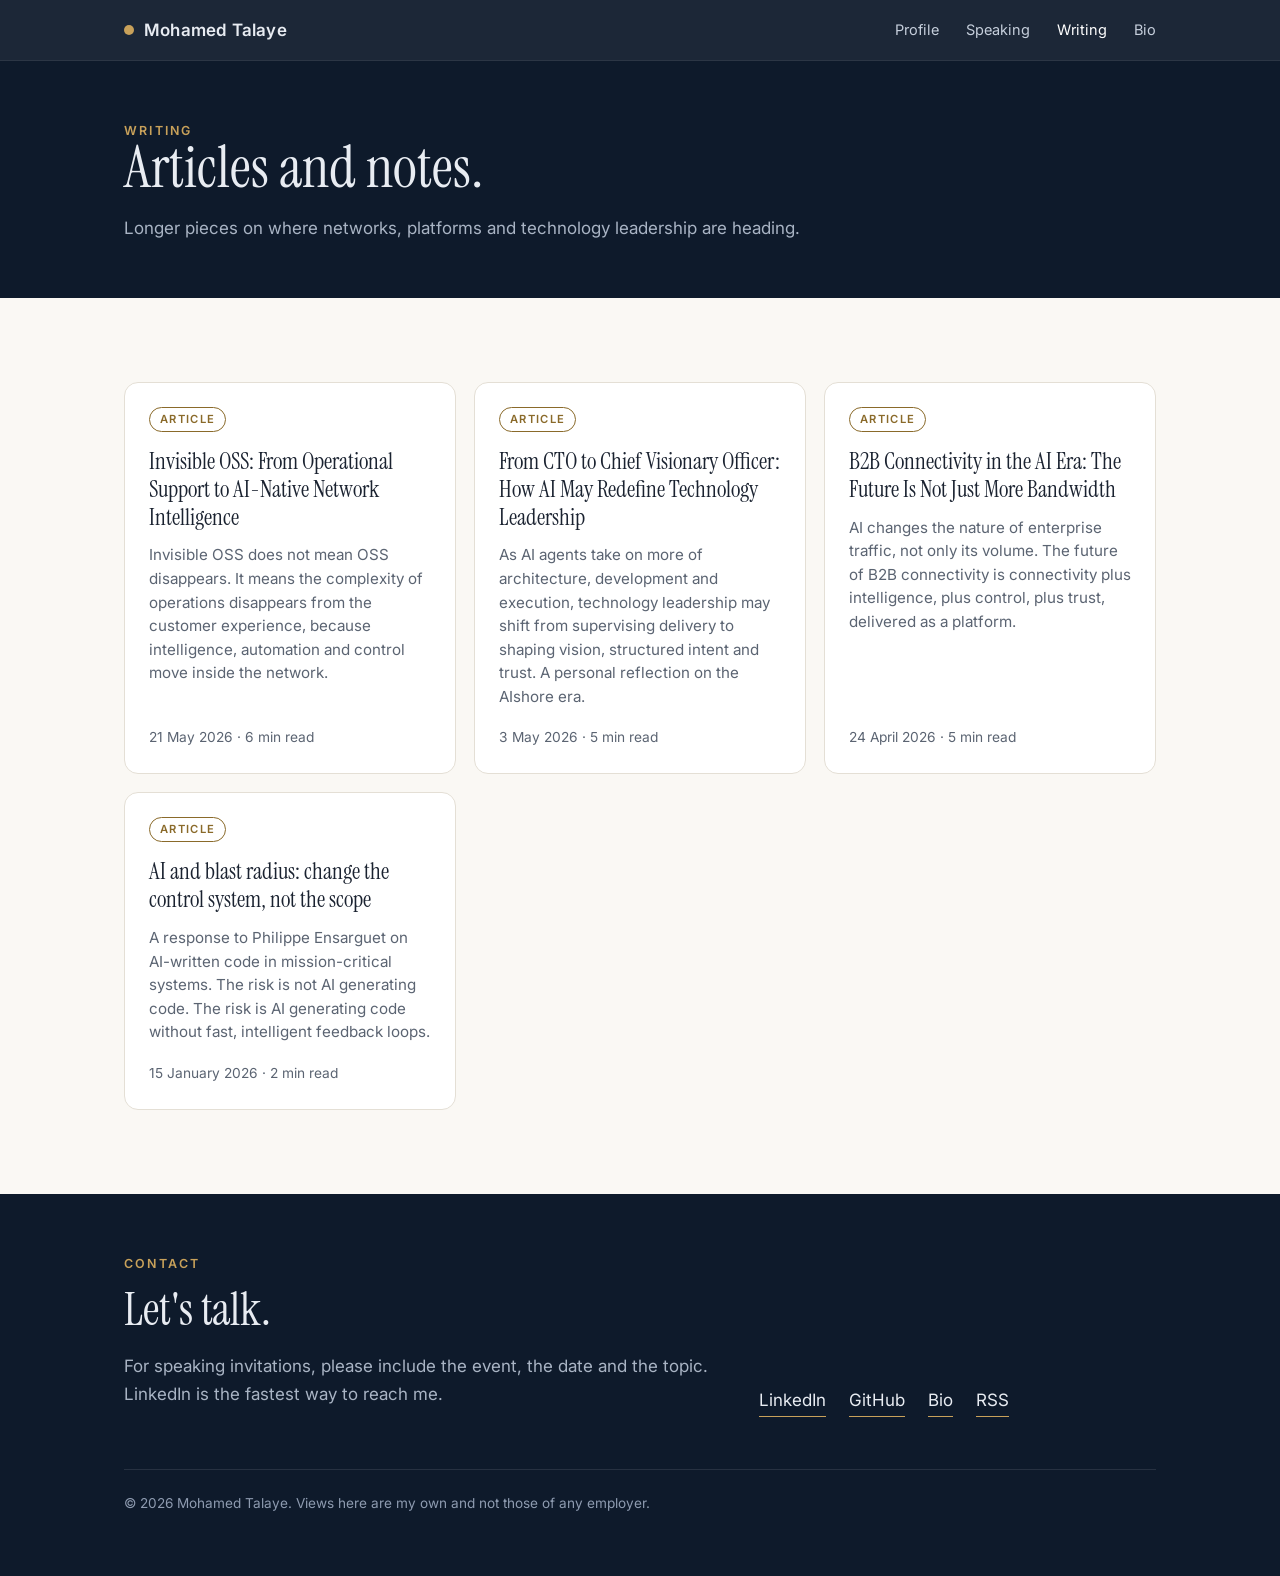
==== commit a1991ac5: "Rename Media kit to Bio" ====
--- a/writing/index.html
+++ b/writing/index.html
@@ -75,25 +75,25 @@
           "@type": "BlogPosting",
           "headline": "Invisible OSS: From Operational Support to AI-Native Network Intelligence",
           "url": "https://mohamed-talaye.github.io/writing/invisible-oss.html",
-          "datePublished": "2026-05-21"
+          "datePublished": "2026-05-21T09:00:00+01:00"
         },
         {
           "@type": "BlogPosting",
           "headline": "From CTO to Chief Visionary Officer: How AI May Redefine Technology Leadership",
           "url": "https://mohamed-talaye.github.io/writing/cto-to-chief-visionary-officer.html",
-          "datePublished": "2026-05-03"
+          "datePublished": "2026-05-03T09:00:00+01:00"
         },
         {
           "@type": "BlogPosting",
           "headline": "B2B Connectivity in the AI Era: The Future Is Not Just More Bandwidth",
           "url": "https://mohamed-talaye.github.io/writing/b2b-connectivity-ai-era.html",
-          "datePublished": "2026-04-24"
+          "datePublished": "2026-04-24T09:00:00+01:00"
         },
         {
           "@type": "BlogPosting",
           "headline": "AI and blast radius: change the control system, not the scope",
           "url": "https://mohamed-talaye.github.io/writing/ai-and-blast-radius.html",
-          "datePublished": "2026-01-15"
+          "datePublished": "2026-01-15T09:00:00+01:00"
         }
       ]
     },
@@ -117,7 +117,7 @@
       <a href="/#profile">Profile</a>
       <a href="/speaking.html">Speaking</a>
       <a href="/writing/" aria-current="page">Writing</a>
-      <a href="/bio.html">Media kit</a>
+      <a href="/bio.html">Bio</a>
     </nav>
   </div>
 </header>
@@ -174,7 +174,7 @@
       <div class="links">
         <a href="https://www.linkedin.com/in/mohamed-talaye" rel="me">LinkedIn</a>
         <a href="https://github.com/Mohamed-Talaye" rel="me">GitHub</a>
-        <a href="/bio.html">Media kit</a>
+        <a href="/bio.html">Bio</a>
         <a href="/feed.xml">RSS</a>
       </div>
     </div>
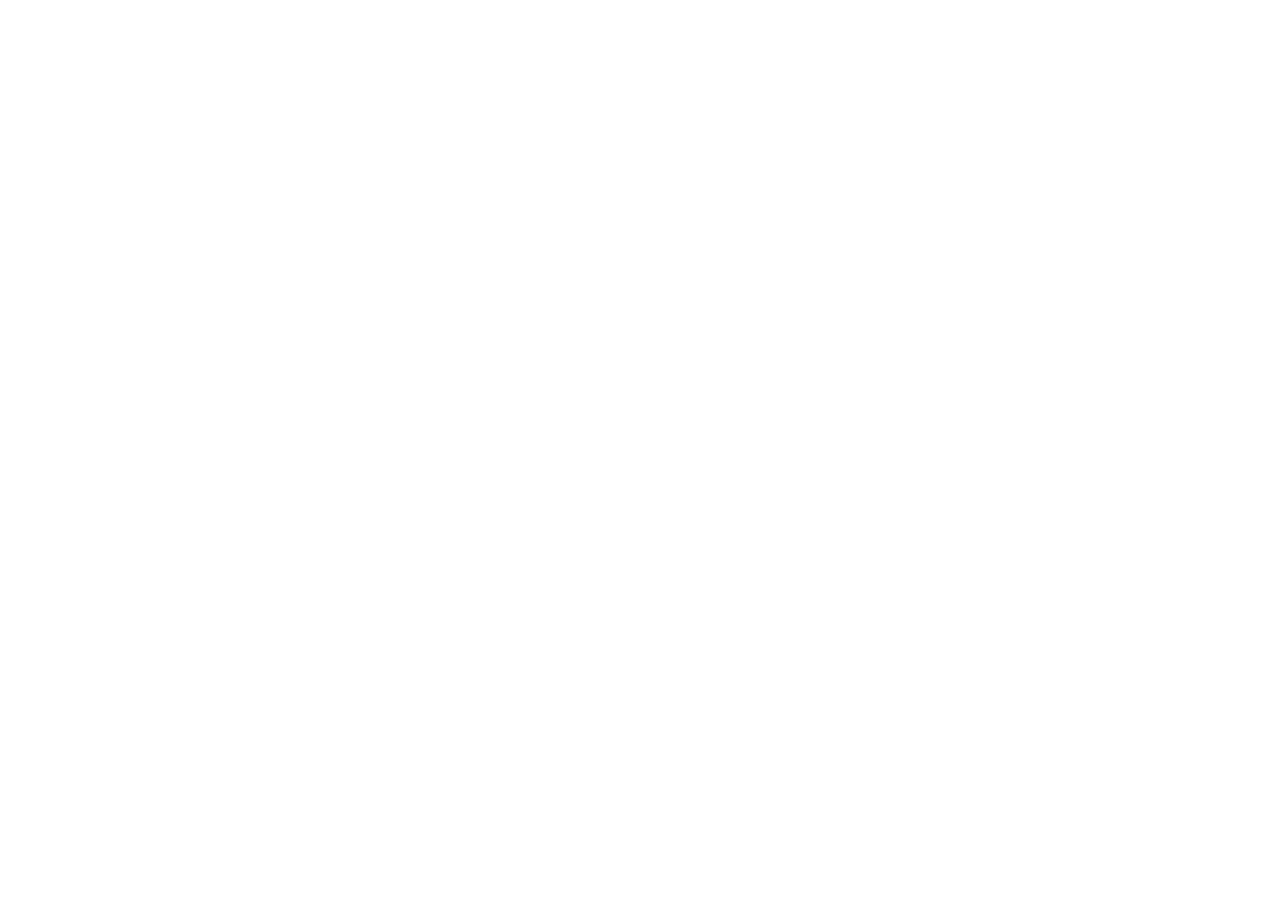
==== commit d1d63528: "Forward to mohamedtalaye.com" ====
--- a/writing/index.html
+++ b/writing/index.html
@@ -1,186 +1,12 @@
 <!doctype html>
 <html lang="en">
 <head>
-  <meta charset="utf-8">
-  <meta name="viewport" content="width=device-width, initial-scale=1">
-  <title>Writing by Mohamed Talaye | Platforms, AI and Technology Leadership</title>
-  <meta name="description" content="Articles by Mohamed Talaye on invisible OSS, AI-native operations, B2B connectivity and technology leadership.">
-  <meta name="author" content="Mohamed Talaye">
-  <link rel="canonical" href="https://mohamed-talaye.github.io/writing/">
-
-  <meta property="og:site_name" content="Mohamed Talaye">
-  <meta property="og:type" content="website">
-  <meta property="og:title" content="Writing by Mohamed Talaye | Platforms, AI and Technology Leadership">
-  <meta property="og:description" content="Articles by Mohamed Talaye on invisible OSS, AI-native operations, B2B connectivity and technology leadership.">
-  <meta property="og:url" content="https://mohamed-talaye.github.io/writing/">
-  <meta property="og:image" content="https://mohamed-talaye.github.io/assets/social-card.jpg">
-  <meta property="og:image:width" content="1200">
-  <meta property="og:image:height" content="630">
-  <meta property="og:locale" content="en_GB">
-  <meta name="twitter:card" content="summary_large_image">
-
-  <link rel="me" href="https://www.linkedin.com/in/mohamed-talaye">
-  <link rel="me" href="https://github.com/Mohamed-Talaye">
-  <link rel="alternate" type="application/rss+xml" title="Writing by Mohamed Talaye" href="/feed.xml">
-  <link rel="icon" type="image/png" href="/assets/favicon.png">
-  <link rel="apple-touch-icon" href="/assets/apple-touch-icon.png">
-  <meta name="theme-color" content="#0e1a2b">
-
-  <link rel="preconnect" href="https://fonts.googleapis.com">
-  <link rel="preconnect" href="https://fonts.gstatic.com" crossorigin>
-  <link rel="stylesheet" href="https://fonts.googleapis.com/css2?family=Instrument+Serif&amp;family=Inter:wght@400;600&amp;display=swap">
-  <link rel="stylesheet" href="/style.css">
-
-<script type="application/ld+json">
-{
-  "@context": "https://schema.org",
-  "@graph": [
-    {
-      "@type": "WebSite",
-      "@id": "https://mohamed-talaye.github.io/#site",
-      "name": "Mohamed Talaye",
-      "url": "https://mohamed-talaye.github.io/",
-      "inLanguage": "en",
-      "publisher": {
-        "@id": "https://mohamed-talaye.github.io/#person"
-      }
-    },
-    {
-      "@type": "BreadcrumbList",
-      "itemListElement": [
-        {
-          "@type": "ListItem",
-          "position": 1,
-          "name": "Home",
-          "item": "https://mohamed-talaye.github.io/"
-        },
-        {
-          "@type": "ListItem",
-          "position": 2,
-          "name": "Writing",
-          "item": "https://mohamed-talaye.github.io/writing/"
-        }
-      ]
-    },
-    {
-      "@type": "Blog",
-      "@id": "https://mohamed-talaye.github.io/writing/#blog",
-      "name": "Writing by Mohamed Talaye",
-      "url": "https://mohamed-talaye.github.io/writing/",
-      "author": {
-        "@id": "https://mohamed-talaye.github.io/#person"
-      },
-      "blogPost": [
-        {
-          "@type": "BlogPosting",
-          "headline": "Invisible OSS: From Operational Support to AI-Native Network Intelligence",
-          "url": "https://mohamed-talaye.github.io/writing/invisible-oss.html",
-          "datePublished": "2026-05-21T09:00:00+01:00"
-        },
-        {
-          "@type": "BlogPosting",
-          "headline": "From CTO to Chief Visionary Officer: How AI May Redefine Technology Leadership",
-          "url": "https://mohamed-talaye.github.io/writing/cto-to-chief-visionary-officer.html",
-          "datePublished": "2026-05-03T09:00:00+01:00"
-        },
-        {
-          "@type": "BlogPosting",
-          "headline": "B2B Connectivity in the AI Era: The Future Is Not Just More Bandwidth",
-          "url": "https://mohamed-talaye.github.io/writing/b2b-connectivity-ai-era.html",
-          "datePublished": "2026-04-24T09:00:00+01:00"
-        },
-        {
-          "@type": "BlogPosting",
-          "headline": "AI and blast radius: change the control system, not the scope",
-          "url": "https://mohamed-talaye.github.io/writing/ai-and-blast-radius.html",
-          "datePublished": "2026-01-15T09:00:00+01:00"
-        }
-      ]
-    },
-    {
-      "@type": "Person",
-      "@id": "https://mohamed-talaye.github.io/#person",
-      "name": "Mohamed Talaye",
-      "url": "https://mohamed-talaye.github.io/"
-    }
-  ]
-}
-</script>
+<meta charset="utf-8">
+<title>Mohamed Talaye</title>
+<link rel="canonical" href="https://mohamedtalaye.com/writing/">
+<meta http-equiv="refresh" content="0; url=https://mohamedtalaye.com/writing/">
 </head>
 <body>
-<a class="skip" href="#main">Skip to content</a>
-
-<header class="top">
-  <div class="wrap">
-    <a class="brand" href="/"><i></i>Mohamed Talaye</a>
-    <nav aria-label="Main">
-      <a href="/#profile">Profile</a>
-      <a href="/speaking.html">Speaking</a>
-      <a href="/writing/" aria-current="page">Writing</a>
-      <a href="/bio.html">Bio</a>
-    </nav>
-  </div>
-</header>
-
-<main id="main">
-<div class="page-head dark">
-  <div class="wrap">
-    <p class="eyebrow">Writing</p>
-    <h1>Articles and notes.</h1>
-    <p>Longer pieces on where networks, platforms and technology leadership are heading.</p>
-  </div>
-</div>
-
-<section>
-  <div class="wrap">
-    <div class="cards">
-      <a class="card" href="/writing/invisible-oss.html">
-        <span class="tag">Article</span>
-        <h3>Invisible OSS: From Operational Support to AI-Native Network Intelligence</h3>
-        <p>Invisible OSS does not mean OSS disappears. It means the complexity of operations disappears from the customer experience, because intelligence, automation and control move inside the network.</p>
-        <span class="foot"><time datetime="2026-05-21">21 May 2026</time> · 6 min read</span>
-      </a>
-      <a class="card" href="/writing/cto-to-chief-visionary-officer.html">
-        <span class="tag">Article</span>
-        <h3>From CTO to Chief Visionary Officer: How AI May Redefine Technology Leadership</h3>
-        <p>As AI agents take on more of architecture, development and execution, technology leadership may shift from supervising delivery to shaping vision, structured intent and trust. A personal reflection on the AIshore era.</p>
-        <span class="foot"><time datetime="2026-05-03">3 May 2026</time> · 5 min read</span>
-      </a>
-      <a class="card" href="/writing/b2b-connectivity-ai-era.html">
-        <span class="tag">Article</span>
-        <h3>B2B Connectivity in the AI Era: The Future Is Not Just More Bandwidth</h3>
-        <p>AI changes the nature of enterprise traffic, not only its volume. The future of B2B connectivity is connectivity plus intelligence, plus control, plus trust, delivered as a platform.</p>
-        <span class="foot"><time datetime="2026-04-24">24 April 2026</time> · 5 min read</span>
-      </a>
-      <a class="card" href="/writing/ai-and-blast-radius.html">
-        <span class="tag">Article</span>
-        <h3>AI and blast radius: change the control system, not the scope</h3>
-        <p>A response to Philippe Ensarguet on AI-written code in mission-critical systems. The risk is not AI generating code. The risk is AI generating code without fast, intelligent feedback loops.</p>
-        <span class="foot"><time datetime="2026-01-15">15 January 2026</time> · 2 min read</span>
-      </a>
-    </div>
-  </div>
-</section>
-</main>
-
-<footer class="dark">
-  <div class="wrap">
-    <div class="contact">
-      <div>
-        <p class="eyebrow">Contact</p>
-        <h2>Let's talk.</h2>
-        <p class="mute">For speaking invitations, please include the event, the date and the topic. LinkedIn is the fastest way to reach me.</p>
-      </div>
-      <div class="links">
-        <a href="https://www.linkedin.com/in/mohamed-talaye" rel="me">LinkedIn</a>
-        <a href="https://github.com/Mohamed-Talaye" rel="me">GitHub</a>
-        <a href="/bio.html">Bio</a>
-        <a href="/feed.xml">RSS</a>
-      </div>
-    </div>
-    <p class="fine">&copy; 2026 Mohamed Talaye. Views here are my own and not those of any employer.</p>
-  </div>
-</footer>
-
+<p>This page has moved to <a href="https://mohamedtalaye.com/writing/">https://mohamedtalaye.com/writing/</a>.</p>
 </body>
 </html>
